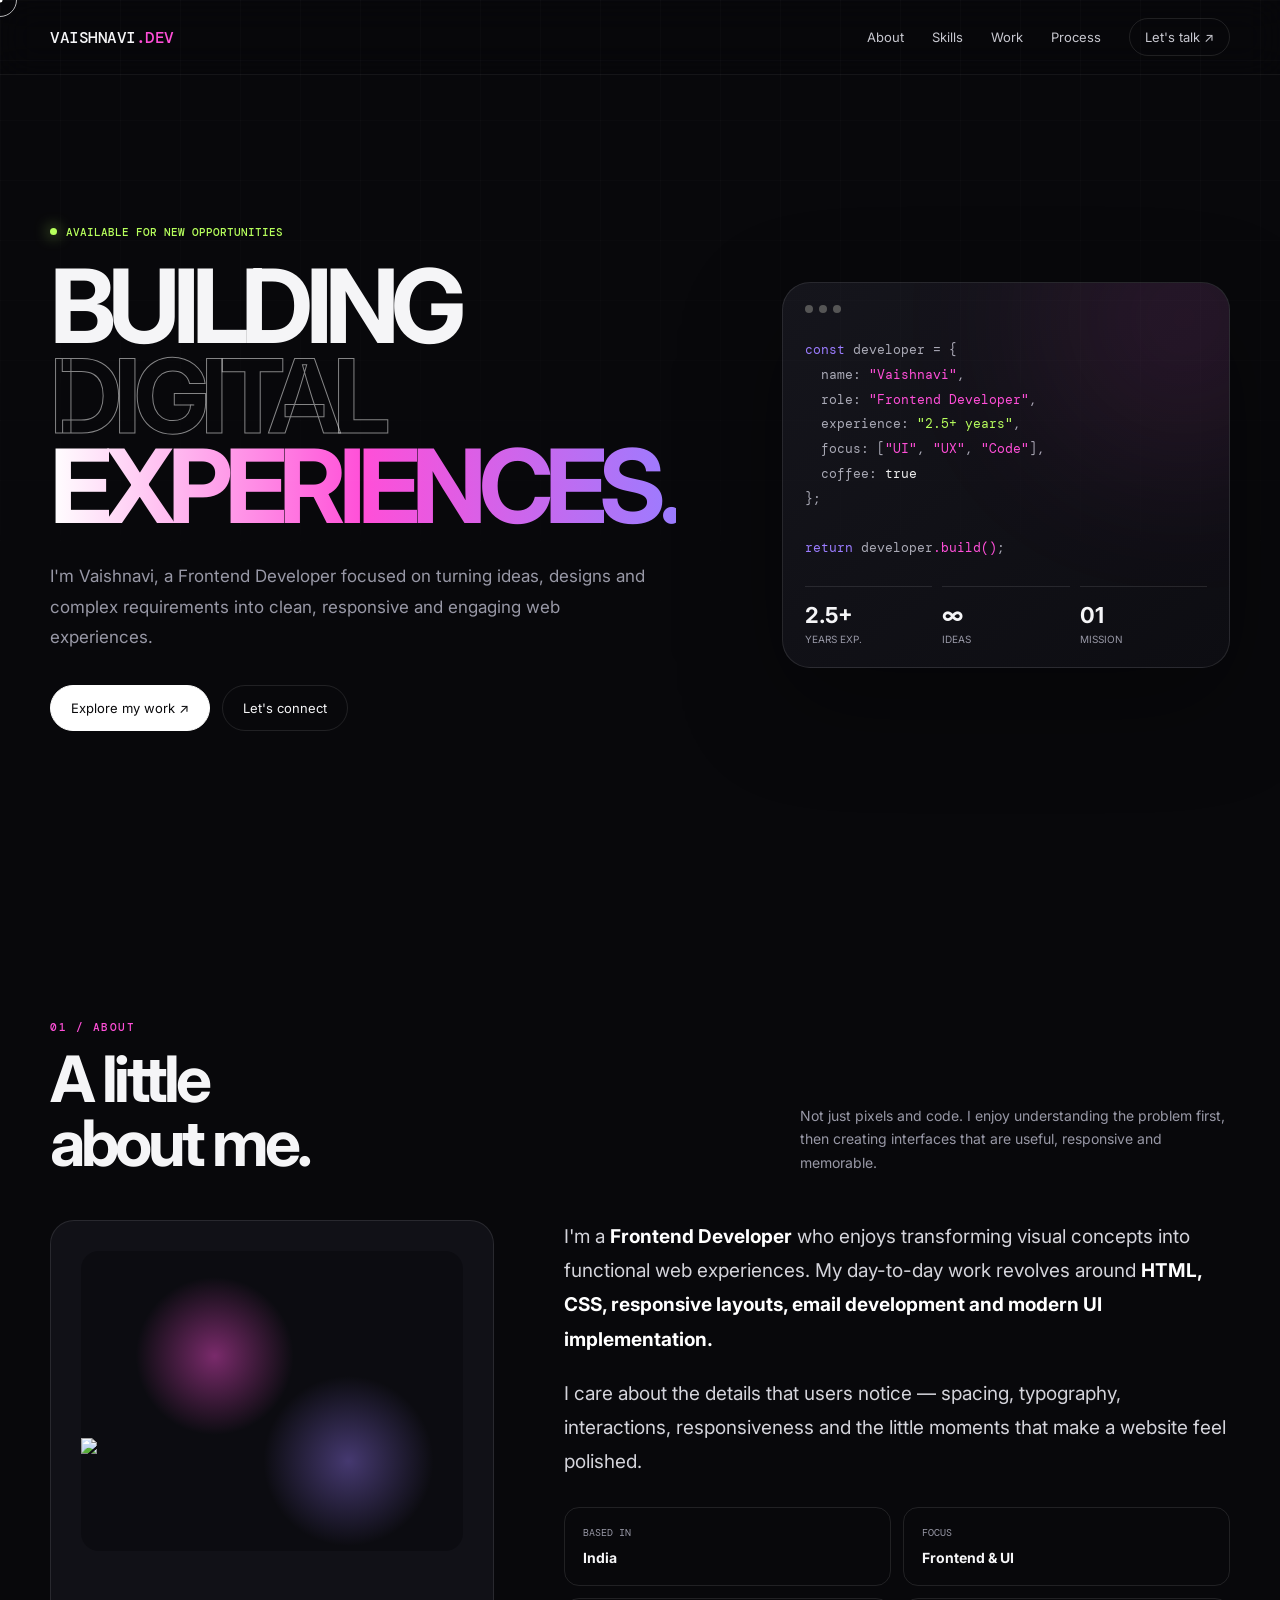
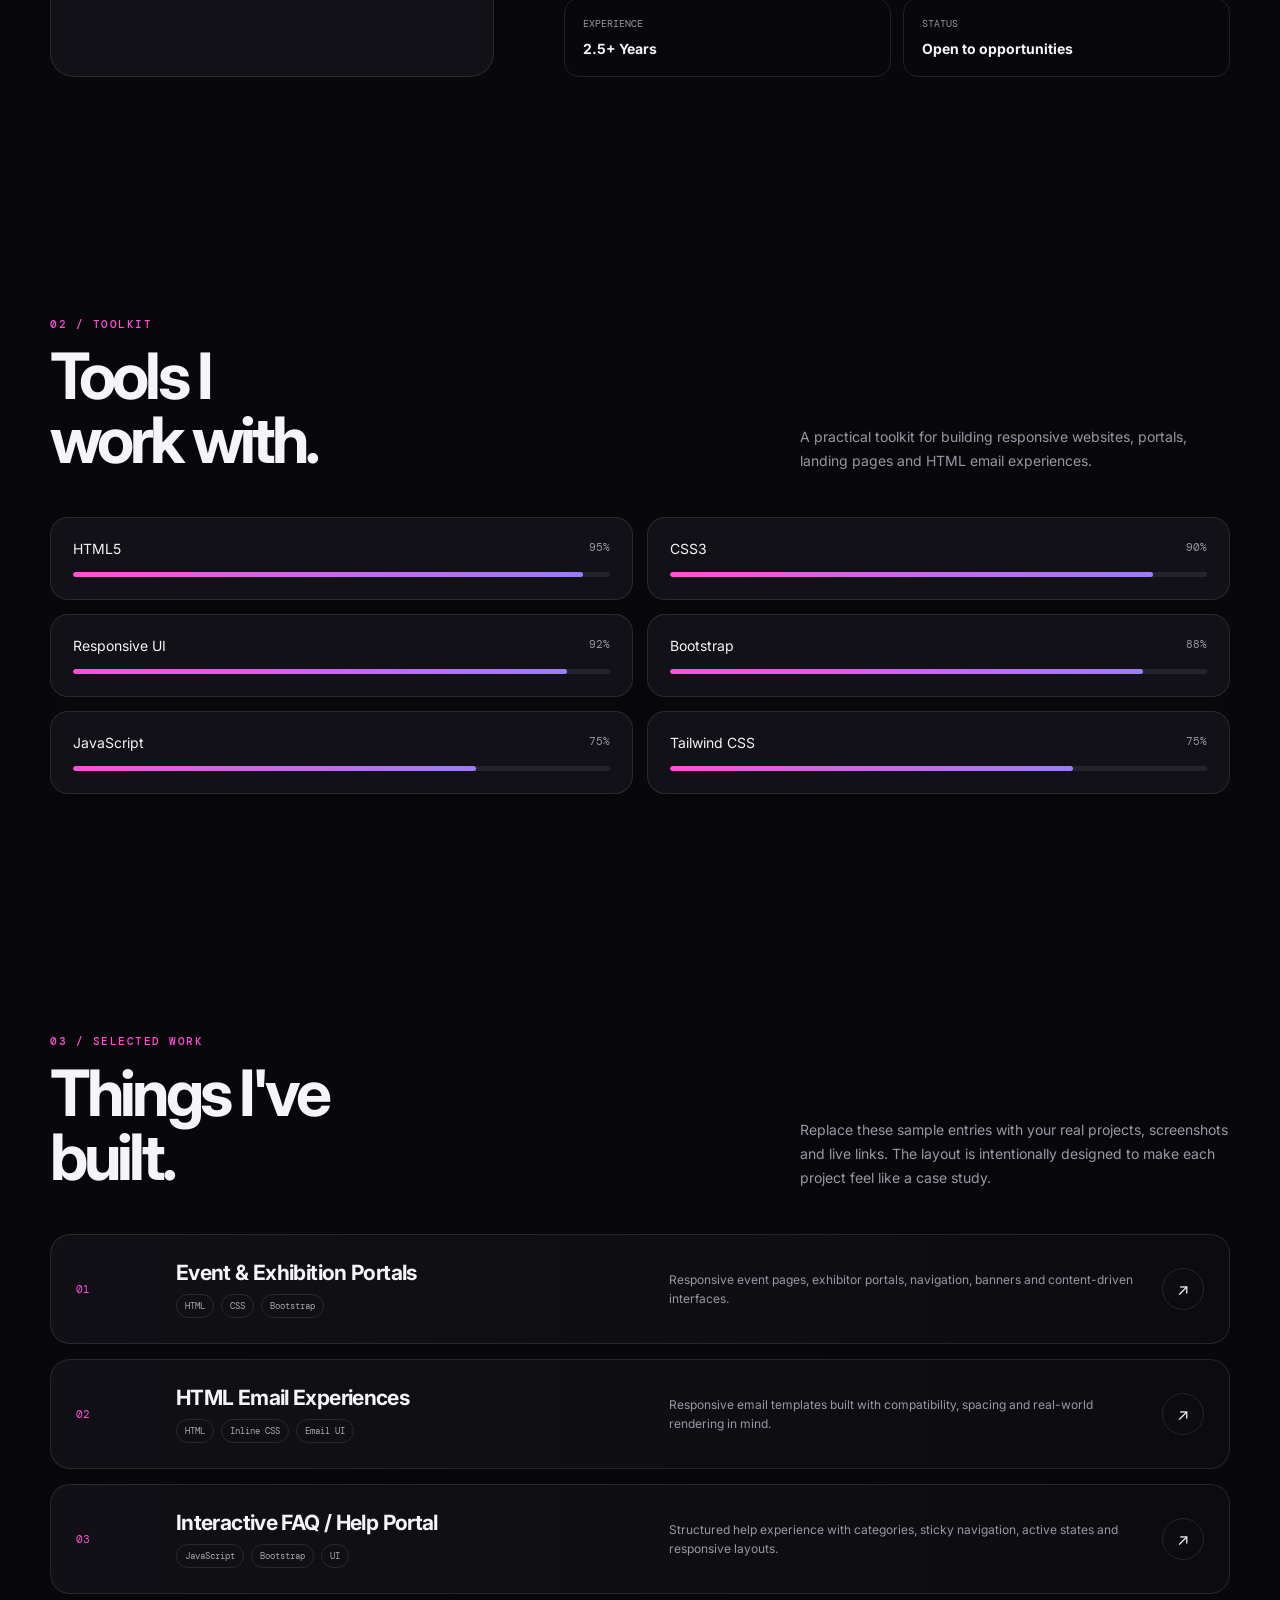
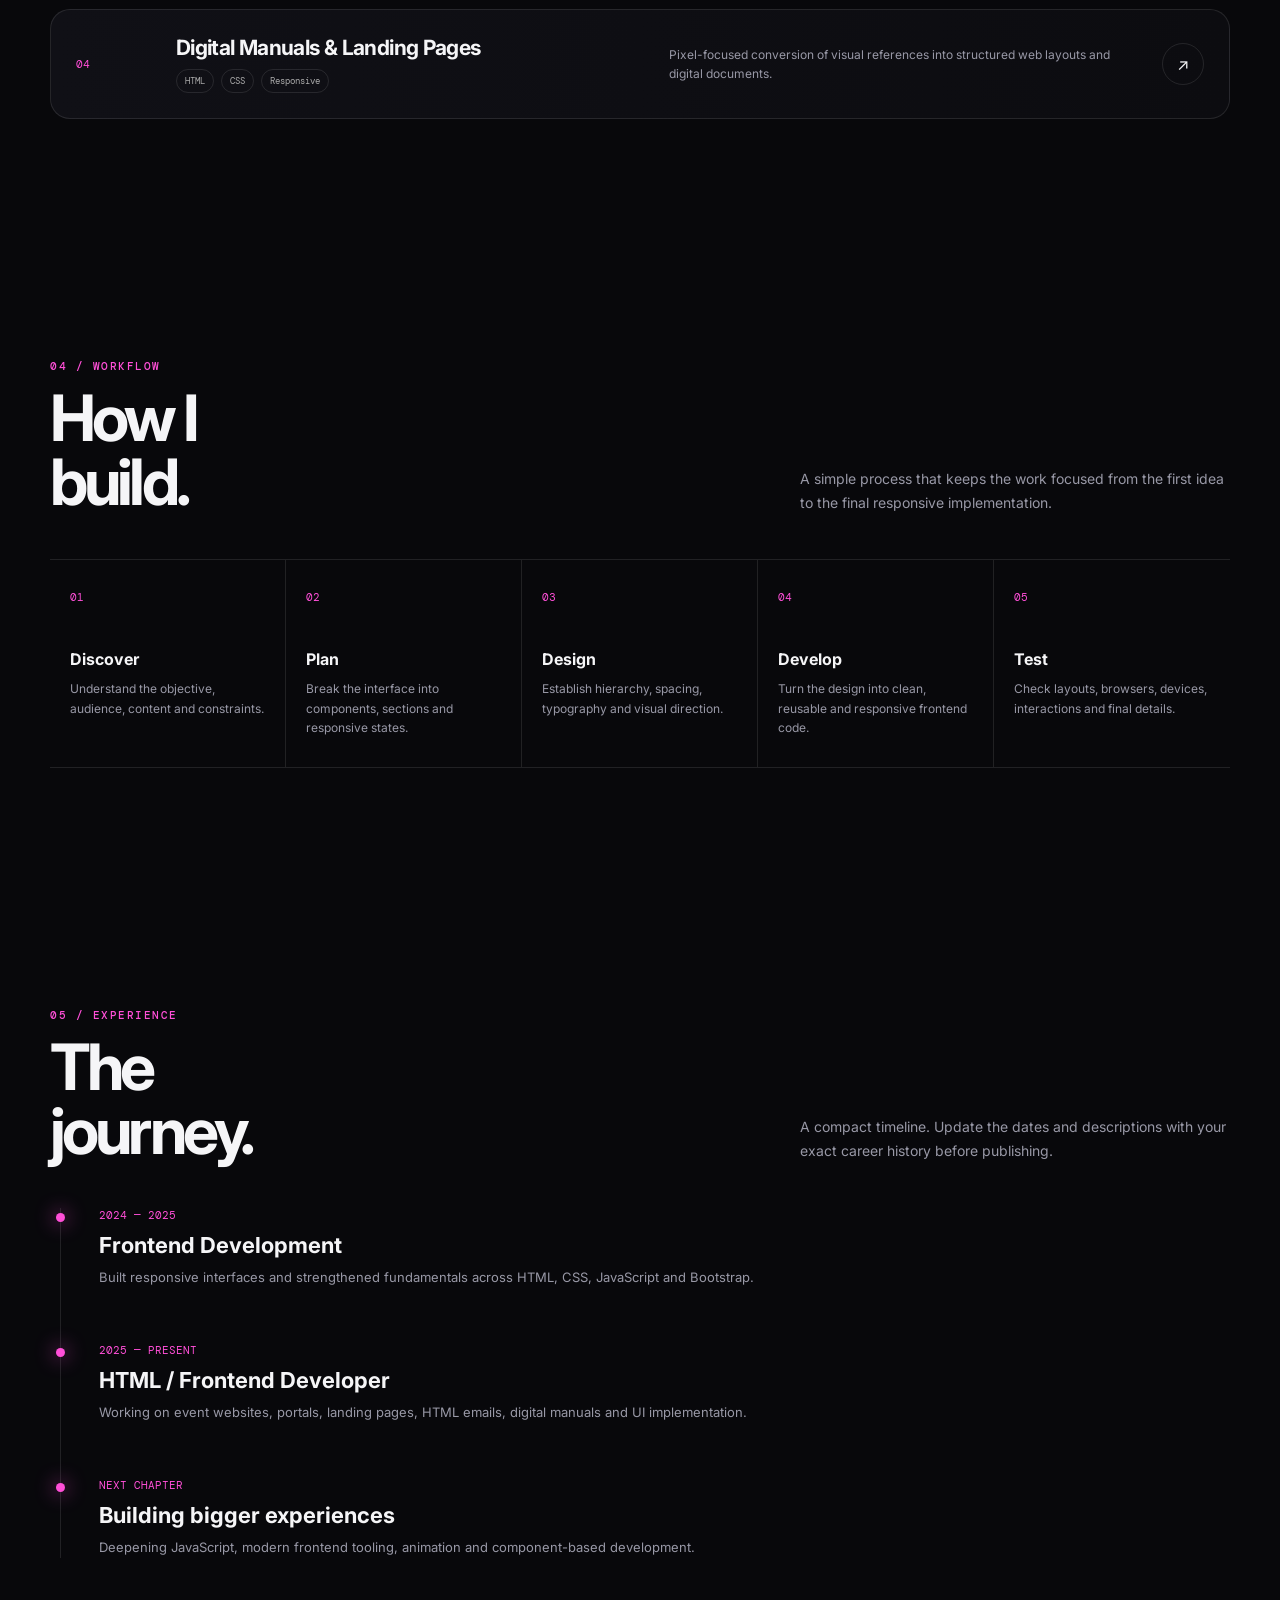
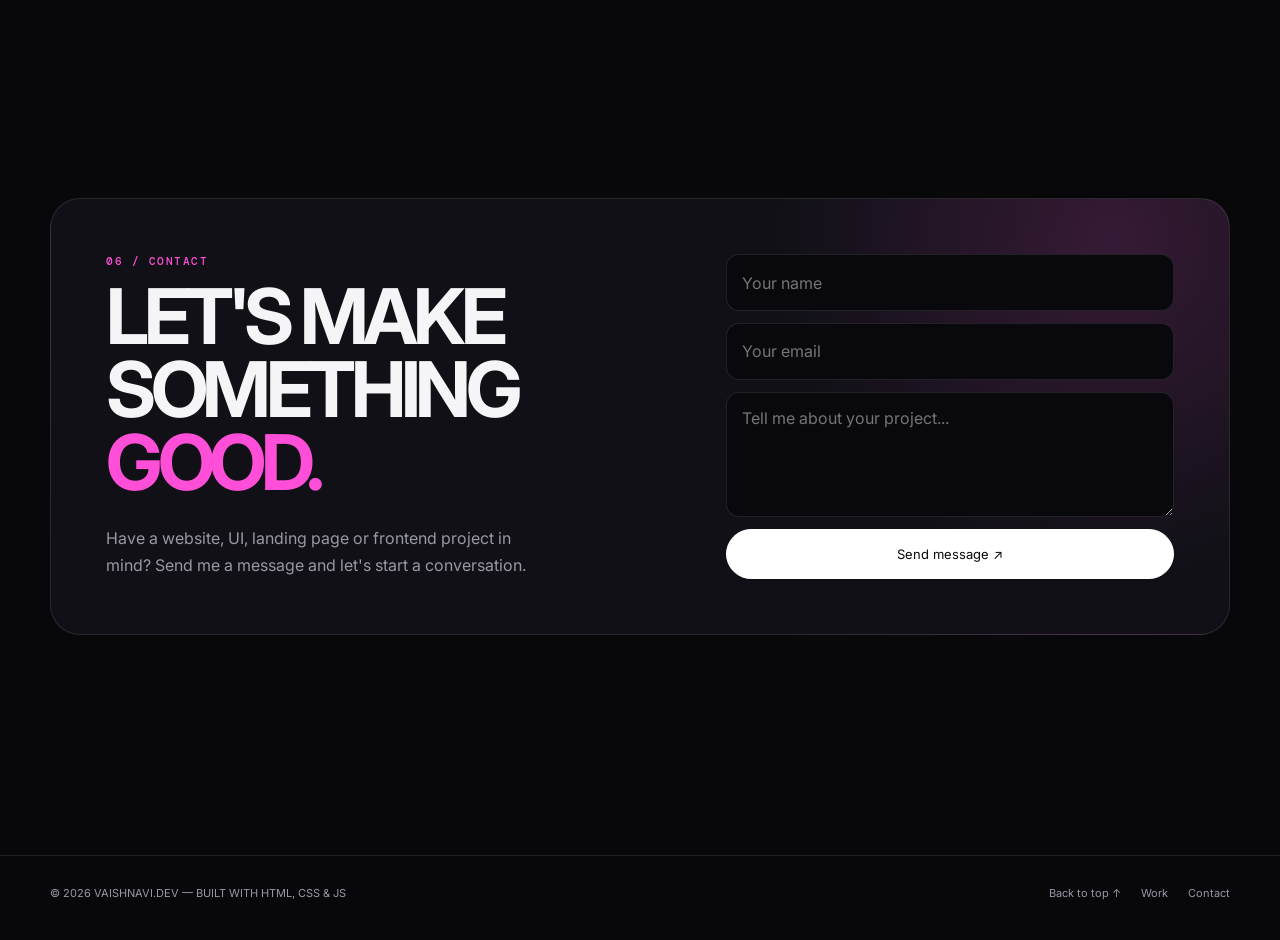
==== index.html @ cfa59ac5 "Add files via upload" ====
<!DOCTYPE html>
<html lang="en">
<head>
<meta charset="UTF-8">
<meta name="viewport" content="width=device-width, initial-scale=1.0">
<meta name="description" content="Vaishnavi Waghmare — Frontend Developer Portfolio">
<title>Vaishnavi Waghmare | Frontend Developer</title>

<link rel="preconnect" href="https://fonts.googleapis.com">
<link rel="preconnect" href="https://fonts.gstatic.com" crossorigin>
<link href="https://fonts.googleapis.com/css2?family=DM+Mono:wght@400;500&family=Inter:wght@400;500;600;700;800&display=swap" rel="stylesheet">
<link rel="stylesheet" href="css/style.css">


</head>

<body>
<div class="progress" id="progress"></div>
<div class="cursor" id="cursor"></div><div class="cursor-dot" id="cursorDot"></div>

<header class="nav">
  <div class="container nav-inner">
    <a href="#home" class="logo magnetic">VAISHNAVI<span>.DEV</span></a>
    <button class="menu" id="menu" aria-label="Open menu">☰</button>
    <nav class="nav-links" id="navLinks">
      <a href="#about">About</a><a href="#skills">Skills</a><a href="#work">Work</a>
      <a href="#process">Process</a><a href="#contact" class="nav-cta">Let's talk ↗</a>
    </nav>
  </div>
</header>

<main>
<section class="hero" id="home">
  <div class="container hero-grid">
    <div class="reveal">
      <div class="eyebrow"><i class="status-dot"></i> AVAILABLE FOR NEW OPPORTUNITIES</div>
      <h1>BUILDING<br><span class="outline">DIGITAL</span><br><span class="gradient">EXPERIENCES.</span></h1>
      <p class="hero-copy">I'm Vaishnavi, a Frontend Developer focused on turning ideas, designs and complex requirements into clean, responsive and engaging web experiences.</p>
      <div class="hero-actions">
        <a class="btn primary magnetic" href="#work">Explore my work ↗</a>
        <a class="btn secondary magnetic" href="#contact">Let's connect</a>
      </div>
    </div>

    <div class="hero-card reveal">
      <div class="window-bar"><i></i><i></i><i></i></div>
      <div class="code">
        <span class="code-line"><span class="purple">const</span> developer = {</span>
        <span class="code-line">&nbsp;&nbsp;name: <span class="pink">"Vaishnavi"</span>,</span>
        <span class="code-line">&nbsp;&nbsp;role: <span class="pink">"Frontend Developer"</span>,</span>
        <span class="code-line">&nbsp;&nbsp;experience: <span class="green">"2.5+ years"</span>,</span>
        <span class="code-line">&nbsp;&nbsp;focus: [<span class="pink">"UI"</span>, <span class="pink">"UX"</span>, <span class="pink">"Code"</span>],</span>
        <span class="code-line">&nbsp;&nbsp;coffee: <span class="white">true</span></span>
        <span class="code-line">};</span>
        <br>
        <span class="code-line"><span class="purple">return</span> developer<span class="pink">.build()</span>;</span>
      </div>
      <div class="hero-stats">
        <div class="stat"><strong>2.5+</strong><span>YEARS EXP.</span></div>
        <div class="stat"><strong>∞</strong><span>IDEAS</span></div>
        <div class="stat"><strong>01</strong><span>MISSION</span></div>
      </div>
    </div>
  </div>
</section>

<section class="section" id="about">
  <div class="container">
    <div class="section-head reveal">
      <div><div class="kicker">01 / About</div><h2 class="section-title">A little<br>about me.</h2></div>
      <p class="section-intro">Not just pixels and code. I enjoy understanding the problem first, then creating interfaces that are useful, responsive and memorable.</p>
    </div>
    <div class="about-grid">
      <div class="about-card reveal">
        <div class="profile-mark"><img src="C:\profile\imgs\my_profile.png" style="width: 162%; padding-top: 89px;"></div>
      </div>
      <div class="reveal">
        <p class="about-text">I'm a <b>Frontend Developer</b> who enjoys transforming visual concepts into functional web experiences. My day-to-day work revolves around <b>HTML, CSS, responsive layouts, email development and modern UI implementation.</b></p>
        <p class="about-text" style="margin-top:20px">I care about the details that users notice — spacing, typography, interactions, responsiveness and the little moments that make a website feel polished.</p>
        <div class="mini-grid">
          <div class="mini"><small>BASED IN</small><strong>India</strong></div>
          <div class="mini"><small>FOCUS</small><strong>Frontend & UI</strong></div>
          <div class="mini"><small>EXPERIENCE</small><strong>2.5+ Years</strong></div>
          <div class="mini"><small>STATUS</small><strong>Open to opportunities</strong></div>
        </div>
      </div>
    </div>
  </div>
</section>

<section class="section" id="skills">
  <div class="container">
    <div class="section-head reveal">
      <div><div class="kicker">02 / Toolkit</div><h2 class="section-title">Tools I<br>work with.</h2></div>
      <p class="section-intro">A practical toolkit for building responsive websites, portals, landing pages and HTML email experiences.</p>
    </div>
    <div class="skills">
      <div class="skill reveal"><div class="skill-top"><span>HTML5</span><small>95%</small></div><div class="bar"><i data-width="95%"></i></div></div>
      <div class="skill reveal"><div class="skill-top"><span>CSS3</span><small>90%</small></div><div class="bar"><i data-width="90%"></i></div></div>
      <div class="skill reveal"><div class="skill-top"><span>Responsive UI</span><small>92%</small></div><div class="bar"><i data-width="92%"></i></div></div>
      <div class="skill reveal"><div class="skill-top"><span>Bootstrap</span><small>88%</small></div><div class="bar"><i data-width="88%"></i></div></div>
      <div class="skill reveal"><div class="skill-top"><span>JavaScript</span><small>75%</small></div><div class="bar"><i data-width="75%"></i></div></div>
      <div class="skill reveal"><div class="skill-top"><span>Tailwind CSS</span><small>75%</small></div><div class="bar"><i data-width="75%"></i></div></div>
    </div>
  </div>
</section>

<section class="section" id="work">
  <div class="container">
    <div class="section-head reveal">
      <div><div class="kicker">03 / Selected work</div><h2 class="section-title">Things I've<br>built.</h2></div>
      <p class="section-intro">Replace these sample entries with your real projects, screenshots and live links. The layout is intentionally designed to make each project feel like a case study.</p>
    </div>
    <div class="project-list">
      <a href="#" class="project reveal project-link">
        <span class="project-num">01</span><div><h3>Event & Exhibition Portals</h3><div class="project-tags"><span class="tag">HTML</span><span class="tag">CSS</span><span class="tag">Bootstrap</span></div></div>
        <p>Responsive event pages, exhibitor portals, navigation, banners and content-driven interfaces.</p><span class="project-arrow">↗</span>
      </a>
      <a href="#" class="project reveal project-link">
        <span class="project-num">02</span><div><h3>HTML Email Experiences</h3><div class="project-tags"><span class="tag">HTML</span><span class="tag">Inline CSS</span><span class="tag">Email UI</span></div></div>
        <p>Responsive email templates built with compatibility, spacing and real-world rendering in mind.</p><span class="project-arrow">↗</span>
      </a>
      <a href="#" class="project reveal project-link">
        <span class="project-num">03</span><div><h3>Interactive FAQ / Help Portal</h3><div class="project-tags"><span class="tag">JavaScript</span><span class="tag">Bootstrap</span><span class="tag">UI</span></div></div>
        <p>Structured help experience with categories, sticky navigation, active states and responsive layouts.</p><span class="project-arrow">↗</span>
      </a>
      <a href="#" class="project reveal project-link">
        <span class="project-num">04</span><div><h3>Digital Manuals & Landing Pages</h3><div class="project-tags"><span class="tag">HTML</span><span class="tag">CSS</span><span class="tag">Responsive</span></div></div>
        <p>Pixel-focused conversion of visual references into structured web layouts and digital documents.</p><span class="project-arrow">↗</span>
      </a>
    </div>
  </div>
</section>

<section class="section" id="process">
  <div class="container">
    <div class="section-head reveal">
      <div><div class="kicker">04 / Workflow</div><h2 class="section-title">How I<br>build.</h2></div>
      <p class="section-intro">A simple process that keeps the work focused from the first idea to the final responsive implementation.</p>
    </div>
    <div class="process reveal">
      <div class="process-item"><div class="process-no">01</div><h3>Discover</h3><p>Understand the objective, audience, content and constraints.</p></div>
      <div class="process-item"><div class="process-no">02</div><h3>Plan</h3><p>Break the interface into components, sections and responsive states.</p></div>
      <div class="process-item"><div class="process-no">03</div><h3>Design</h3><p>Establish hierarchy, spacing, typography and visual direction.</p></div>
      <div class="process-item"><div class="process-no">04</div><h3>Develop</h3><p>Turn the design into clean, reusable and responsive frontend code.</p></div>
      <div class="process-item"><div class="process-no">05</div><h3>Test</h3><p>Check layouts, browsers, devices, interactions and final details.</p></div>
    </div>
  </div>
</section>

<section class="section experience">
  <div class="container">
    <div class="section-head reveal">
      <div><div class="kicker">05 / Experience</div><h2 class="section-title">The<br>journey.</h2></div>
      <p class="section-intro">A compact timeline. Update the dates and descriptions with your exact career history before publishing.</p>
    </div>
    <div class="timeline">
      <div class="timeline-item reveal"><div class="timeline-date">2024 — 2025</div><h3>Frontend Development</h3><p>Built responsive interfaces and strengthened fundamentals across HTML, CSS, JavaScript and Bootstrap.</p></div>
      <div class="timeline-item reveal"><div class="timeline-date">2025 — PRESENT</div><h3>HTML / Frontend Developer</h3><p>Working on event websites, portals, landing pages, HTML emails, digital manuals and UI implementation.</p></div>
      <div class="timeline-item reveal"><div class="timeline-date">NEXT CHAPTER</div><h3>Building bigger experiences</h3><p>Deepening JavaScript, modern frontend tooling, animation and component-based development.</p></div>
    </div>
  </div>
</section>

<section class="section" id="contact">
  <div class="container">
    <div class="contact-box reveal">
      <div>
        <div class="kicker">06 / Contact</div>
        <h2>LET'S MAKE<br>SOMETHING <span>GOOD.</span></h2>
        <p style="color:var(--muted);line-height:1.7;margin-top:25px;max-width:430px">Have a website, UI, landing page or frontend project in mind? Send me a message and let's start a conversation.</p>
      </div>
      <form class="contact-form" id="contactForm">
        <input class="field" type="text" placeholder="Your name" required>
        <input class="field" type="email" placeholder="Your email" required>
        <textarea class="field" placeholder="Tell me about your project..." required></textarea>
        <button class="btn primary magnetic" type="submit">Send message ↗</button>
      </form>
    </div>
  </div>
</section>
</main>

<footer>
  <div class="container footer-inner">
    <div>© <span id="year"></span> VAISHNAVI.DEV — BUILT WITH HTML, CSS & JS</div>
    <div class="footer-links"><a href="#home">Back to top ↑</a><a href="#work">Work</a><a href="#contact">Contact</a></div>
  </div>
</footer>


<script src="js/script.js"></script>
</body>
</html>
---- css/style.css ----
:root{
  --bg:#08080b;
  --bg2:#101015;
  --card:#111117;
  --line:rgba(255,255,255,.10);
  --text:#f5f5f7;
  --muted:#9898a6;
  --accent:#ff4fd8;
  --accent2:#9b7cff;
  --green:#b6ff5c;
  --max:1180px;
  --radius:24px;
}
*{box-sizing:border-box;margin:0;padding:0}
html{scroll-behavior:smooth}
body{
  background:var(--bg);
  color:var(--text);
  font-family:Inter,Arial,sans-serif;
  overflow-x:hidden;
  cursor:none;
}
body:before{
  content:"";position:fixed;inset:0;pointer-events:none;z-index:9998;
  background-image:linear-gradient(rgba(255,255,255,.018) 1px,transparent 1px),
  linear-gradient(90deg,rgba(255,255,255,.018) 1px,transparent 1px);
  background-size:60px 60px;
  mask-image:linear-gradient(to bottom,black,transparent 85%);
}
a{text-decoration:none;color:inherit}
button,input,textarea{font:inherit}
.container{width:min(var(--max),calc(100% - 40px));margin:auto}
.progress{position:fixed;top:0;left:0;width:0;height:3px;background:linear-gradient(90deg,var(--accent),var(--accent2),var(--green));z-index:10000}
.cursor,.cursor-dot{
  position:fixed;pointer-events:none;z-index:10001;transform:translate(-50%,-50%);
}
.cursor{width:34px;height:34px;border:1px solid rgba(255,255,255,.7);border-radius:50%;transition:.15s ease}
.cursor-dot{width:5px;height:5px;background:#fff;border-radius:50%}
.cursor.active{width:62px;height:62px;background:rgba(255,79,216,.12);border-color:var(--accent)}
.cursor.active:after{content:"VIEW";position:absolute;font:500 8px 'DM Mono';letter-spacing:1px;top:50%;left:50%;transform:translate(-50%,-50%)}
.nav{
  position:fixed;top:0;left:0;width:100%;z-index:999;
  padding:18px 0;
  background:rgba(8,8,11,.72);backdrop-filter:blur(18px);
  border-bottom:1px solid rgba(255,255,255,.06);
}
.nav-inner{display:flex;align-items:center;justify-content:space-between}
.logo{font:500 16px 'DM Mono';letter-spacing:-.5px}
.logo span{color:var(--accent)}
.nav-links{display:flex;gap:28px;align-items:center}
.nav-links a{font-size:13px;color:#c7c7cf;transition:.25s}
.nav-links a:hover{color:#fff}
.nav-cta{padding:10px 15px;border:1px solid var(--line);border-radius:999px}
.menu{display:none;border:0;background:none;color:#fff;font-size:24px}

.hero{min-height:100vh;display:flex;align-items:center;padding:140px 0 90px;position:relative}
.hero-grid{display:grid;grid-template-columns:1.2fr .8fr;gap:60px;align-items:center}
.eyebrow{display:inline-flex;align-items:center;gap:9px;font:500 11px 'DM Mono';color:var(--green);margin-bottom:22px}
.status-dot{width:7px;height:7px;background:var(--green);border-radius:50%;box-shadow:0 0 15px var(--green)}
.hero h1{font-size:clamp(58px,8vw,110px);line-height:.88;letter-spacing:-.075em;max-width:900px}
.hero h1 .outline{-webkit-text-stroke:1px rgba(255,255,255,.5);color:transparent}
.hero h1 .gradient{background:linear-gradient(90deg,#fff,var(--accent),var(--accent2));-webkit-background-clip:text;background-clip:text;color:transparent}
.hero-copy{max-width:610px;margin-top:30px;color:var(--muted);font-size:17px;line-height:1.8}
.hero-actions{display:flex;gap:12px;margin-top:32px;flex-wrap:wrap}
.btn{display:inline-flex;align-items:center;justify-content:center;gap:10px;padding:14px 20px;border-radius:999px;border:1px solid var(--line);font-size:13px;transition:.3s}
.btn.primary{background:#fff;color:#09090b;border-color:#fff}
.btn.primary:hover{transform:translateY(-3px);box-shadow:0 15px 35px rgba(255,255,255,.12)}
.btn.secondary:hover{border-color:var(--accent);color:var(--accent)}
.hero-card{
  position:relative;border:1px solid var(--line);border-radius:28px;background:linear-gradient(145deg,#15151c,#0d0d12);
  padding:22px;box-shadow:0 35px 100px rgba(0,0,0,.35);overflow:hidden;
}
.hero-card:before{content:"";position:absolute;width:230px;height:230px;border-radius:50%;background:var(--accent);filter:blur(100px);opacity:.16;right:-70px;top:-80px}
.window-bar{display:flex;gap:6px;margin-bottom:25px}
.window-bar i{width:8px;height:8px;border-radius:50%;background:#555}
.code{font:13px/1.9 'DM Mono';color:#a9a9b5}
.code .pink{color:var(--accent)}.code .purple{color:var(--accent2)}.code .green{color:var(--green)}.code .white{color:#eee}
.code-line{display:block}
.hero-stats{display:grid;grid-template-columns:repeat(3,1fr);gap:10px;margin-top:25px}
.stat{border-top:1px solid var(--line);padding-top:15px}
.stat strong{font-size:22px}.stat span{display:block;color:var(--muted);font-size:10px;margin-top:5px}

.section{padding:120px 0}
.section-head{display:flex;justify-content:space-between;gap:30px;align-items:end;margin-bottom:45px}
.kicker{font:500 11px 'DM Mono';color:var(--accent);text-transform:uppercase;letter-spacing:1.5px;margin-bottom:13px}
.section-title{font-size:clamp(36px,5vw,64px);letter-spacing:-.06em;line-height:1}
.section-intro{max-width:430px;color:var(--muted);line-height:1.7;font-size:14px}

.about-grid{display:grid;grid-template-columns:.8fr 1.2fr;gap:70px}
.about-card{border:1px solid var(--line);border-radius:var(--radius);padding:30px;background:var(--card)}
.profile-mark{height:300px;border-radius:18px;display:flex;align-items:center;justify-content:center;background:
radial-gradient(circle at 35% 35%,rgba(255,79,216,.45),transparent 25%),
radial-gradient(circle at 70% 70%,rgba(155,124,255,.4),transparent 25%),#0c0c11;
font-size:100px;font-weight:800;letter-spacing:-.1em}
.about-text{font-size:19px;line-height:1.8;color:#d4d4db}
.about-text b{color:#fff}.mini-grid{display:grid;grid-template-columns:repeat(2,1fr);gap:12px;margin-top:28px}
.mini{padding:18px;border:1px solid var(--line);border-radius:15px}
.mini small{color:var(--muted);display:block;font:10px 'DM Mono';margin-bottom:8px}
.mini strong{font-size:14px}

.skills{display:grid;grid-template-columns:repeat(2,1fr);gap:14px}
.skill{border:1px solid var(--line);padding:22px;border-radius:18px;background:var(--card)}
.skill-top{display:flex;justify-content:space-between;margin-bottom:15px}
.skill-top span{font-size:14px}.skill-top small{font:11px 'DM Mono';color:var(--muted)}
.bar{height:5px;background:#24242c;border-radius:99px;overflow:hidden}
.bar i{display:block;height:100%;width:0;background:linear-gradient(90deg,var(--accent),var(--accent2));border-radius:99px;transition:1.4s ease}

.project-list{display:grid;gap:15px}
.project{
  display:grid;grid-template-columns:80px 1fr 1fr auto;align-items:center;gap:20px;
  padding:25px;border:1px solid var(--line);border-radius:20px;background:linear-gradient(90deg,#101016,#0c0c10);
  transition:.35s;position:relative;overflow:hidden;
}
.project:hover{transform:translateX(7px);border-color:rgba(255,79,216,.45)}
.project-num{font:11px 'DM Mono';color:var(--accent)}
.project h3{font-size:21px;letter-spacing:-.03em}
.project p{font-size:12px;color:var(--muted);line-height:1.6}
.project-tags{margin-top:9px;display:flex;gap:7px;flex-wrap:wrap}
.tag{font:9px 'DM Mono';border:1px solid var(--line);border-radius:999px;padding:5px 8px;color:#aaa}
.project-arrow{width:42px;height:42px;border:1px solid var(--line);border-radius:50%;display:grid;place-items:center;transition:.3s}
.project:hover .project-arrow{background:#fff;color:#000;transform:rotate(-45deg)}

.process{display:grid;grid-template-columns:repeat(5,1fr);border-top:1px solid var(--line);border-bottom:1px solid var(--line)}
.process-item{padding:30px 20px;border-right:1px solid var(--line);min-height:200px}
.process-item:last-child{border-right:0}
.process-no{font:11px 'DM Mono';color:var(--accent);margin-bottom:45px}
.process-item h3{font-size:16px;margin-bottom:10px}.process-item p{font-size:12px;color:var(--muted);line-height:1.6}

.experience{position:relative}
.timeline{border-left:1px solid var(--line);margin-left:10px}
.timeline-item{position:relative;padding:0 0 55px 38px}
.timeline-item:last-child{padding-bottom:0}
.timeline-item:before{content:"";position:absolute;left:-5px;top:5px;width:9px;height:9px;background:var(--accent);border-radius:50%;box-shadow:0 0 20px var(--accent)}
.timeline-date{font:11px 'DM Mono';color:var(--accent);margin-bottom:10px}
.timeline-item h3{font-size:22px}.timeline-item p{color:var(--muted);font-size:13px;margin-top:8px;line-height:1.7}

.contact-box{
  border:1px solid var(--line);border-radius:30px;padding:55px;
  background:radial-gradient(circle at 90% 10%,rgba(255,79,216,.16),transparent 30%),#101016;
  display:grid;grid-template-columns:1fr .8fr;gap:60px;
}
.contact-box h2{font-size:clamp(45px,6vw,78px);line-height:.95;letter-spacing:-.07em}
.contact-box h2 span{color:var(--accent)}
.contact-form{display:grid;gap:12px}
.field{background:#09090d;border:1px solid var(--line);border-radius:13px;padding:15px;color:#fff;outline:none}
.field:focus{border-color:var(--accent)}
textarea.field{min-height:120px;resize:vertical}
footer{padding:30px 0 40px;border-top:1px solid var(--line);margin-top:100px}
.footer-inner{display:flex;justify-content:space-between;gap:20px;color:var(--muted);font-size:11px}
.footer-links{display:flex;gap:20px}.footer-links a:hover{color:#fff}

.reveal{opacity:0;transform:translateY(30px);transition:.8s ease}.reveal.show{opacity:1;transform:none}
@media(max-width:900px){
  .hero-grid,.about-grid,.contact-box{grid-template-columns:1fr}
  .hero-card{max-width:650px}
  .process{grid-template-columns:repeat(2,1fr)}
  .process-item:nth-child(2){border-right:0}.process-item:nth-child(3){border-top:1px solid var(--line)}
  .project{grid-template-columns:55px 1fr auto}.project p{grid-column:2/3}
}
@media(max-width:650px){
  body{cursor:auto}.cursor,.cursor-dot{display:none}
  .container{width:min(100% - 28px,var(--max))}
  .nav-links{display:none;position:absolute;top:65px;left:14px;right:14px;background:#111116;border:1px solid var(--line);padding:20px;border-radius:18px;flex-direction:column;align-items:flex-start}
  .nav-links.open{display:flex}.menu{display:block}
  .hero{padding-top:120px}.hero h1{font-size:clamp(52px,16vw,82px)}
  .hero-copy{font-size:15px}
  .section{padding:85px 0}.section-head{display:block}.section-intro{margin-top:20px}
  .skills,.mini-grid{grid-template-columns:1fr}
  .project{grid-template-columns:40px 1fr auto;padding:19px}.project p{display:none}.project h3{font-size:17px}
  .process{grid-template-columns:1fr}.process-item{border-right:0;border-bottom:1px solid var(--line)}.process-item:nth-child(3){border-top:0}.process-item:last-child{border-bottom:0}
  .contact-box{padding:30px;gap:35px}
  .footer-inner{display:block}.footer-links{margin-top:15px}
}
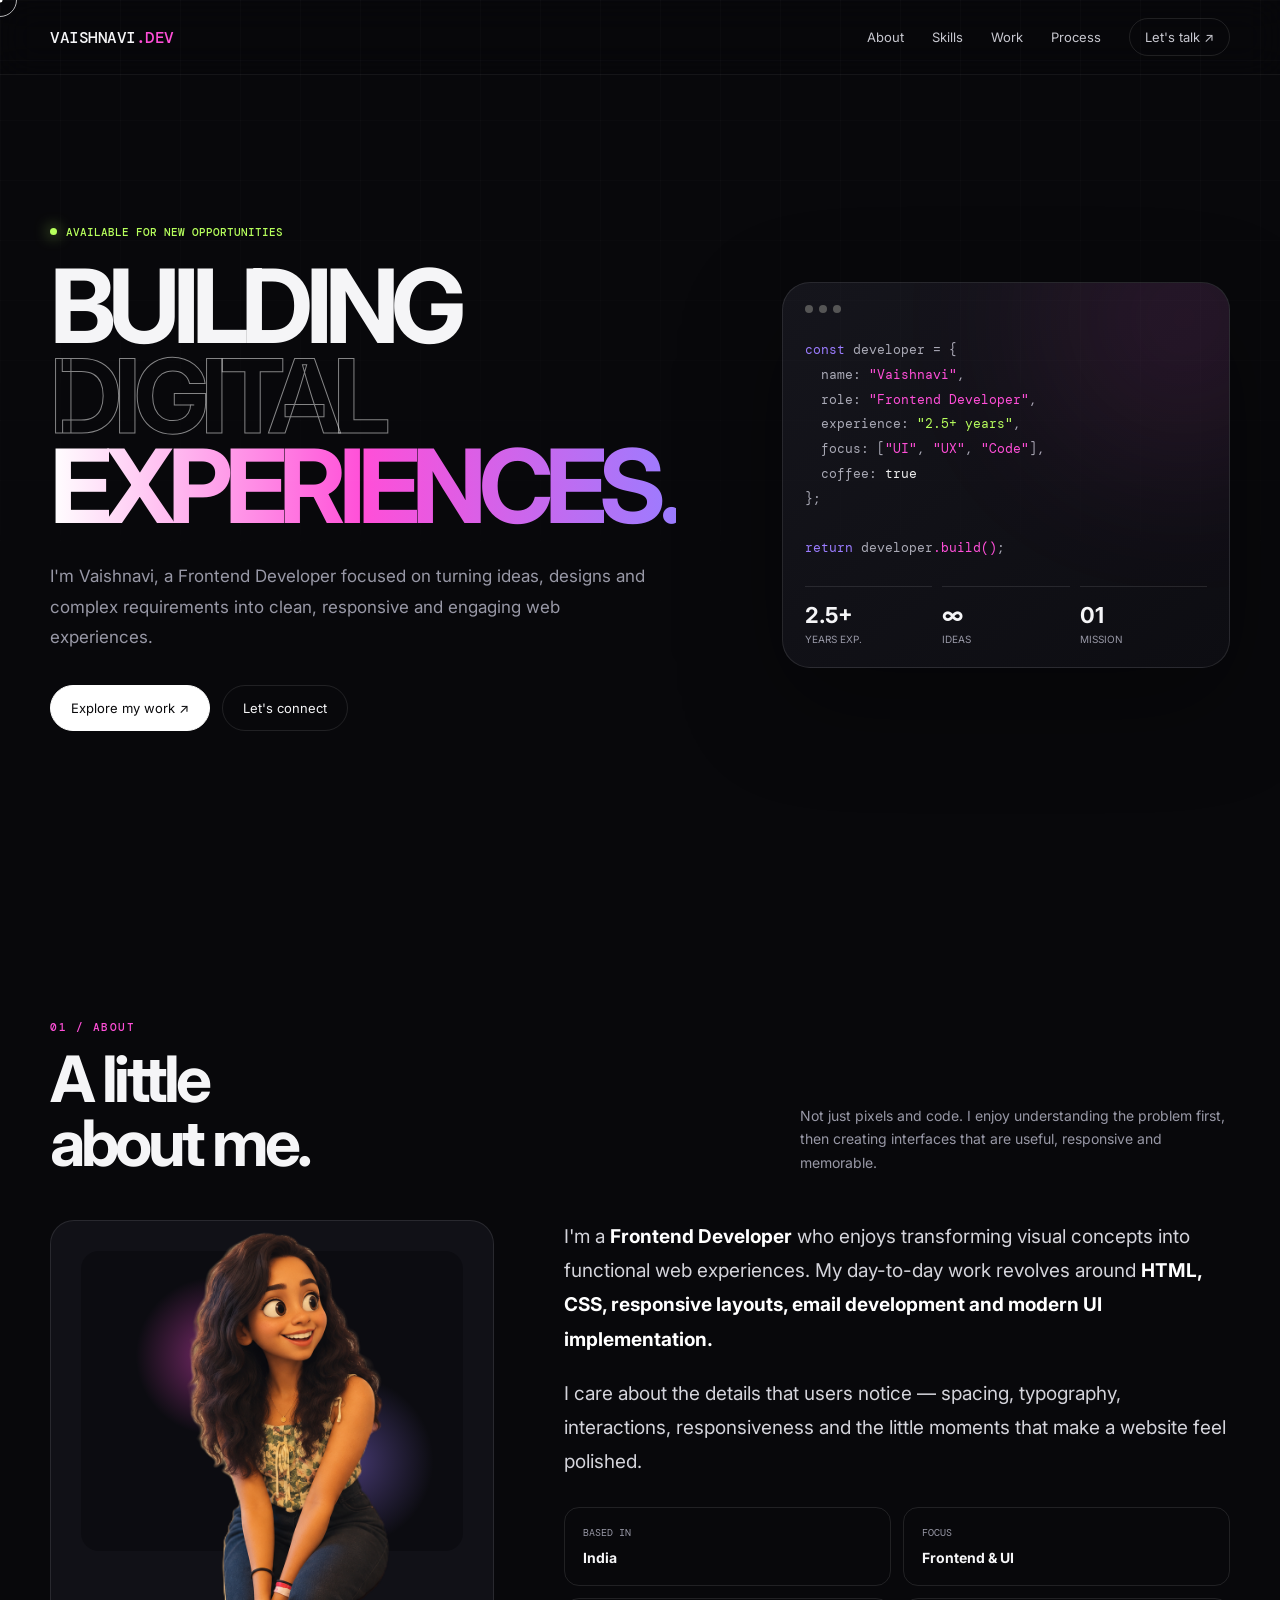
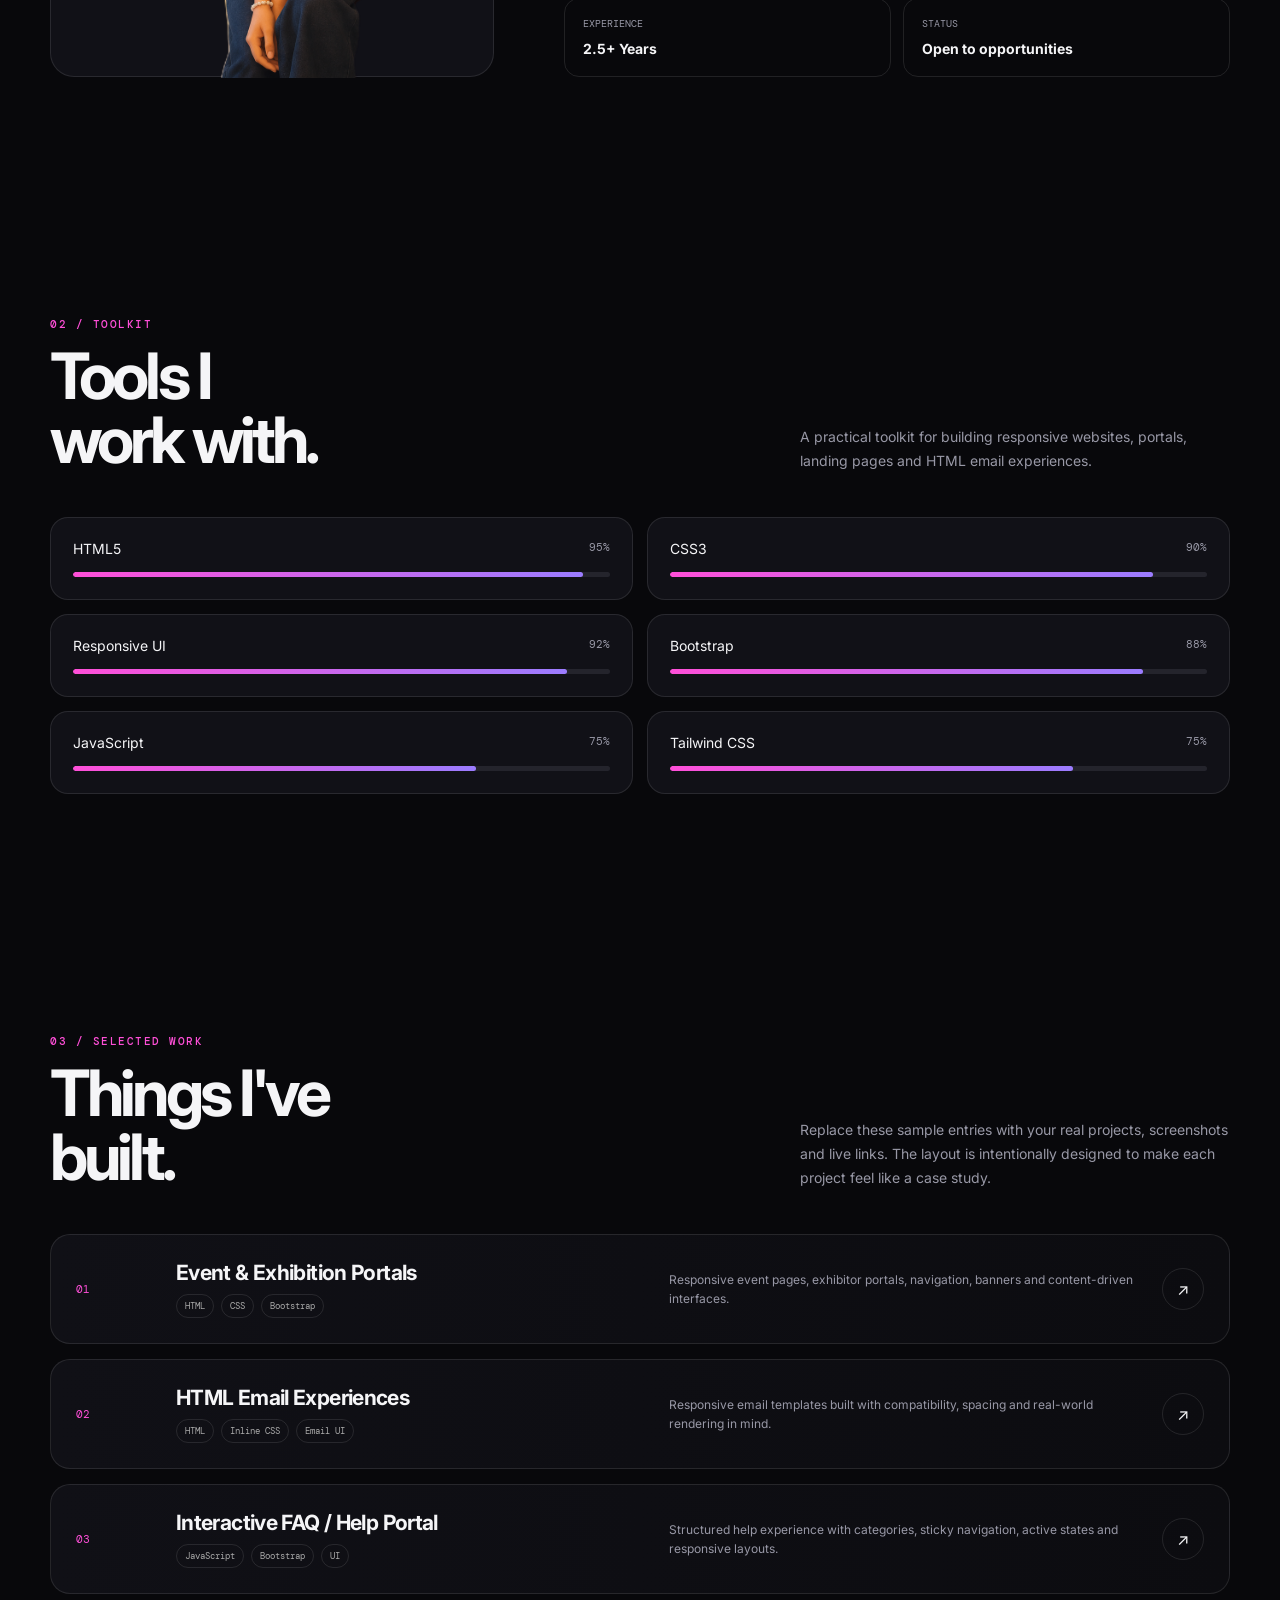
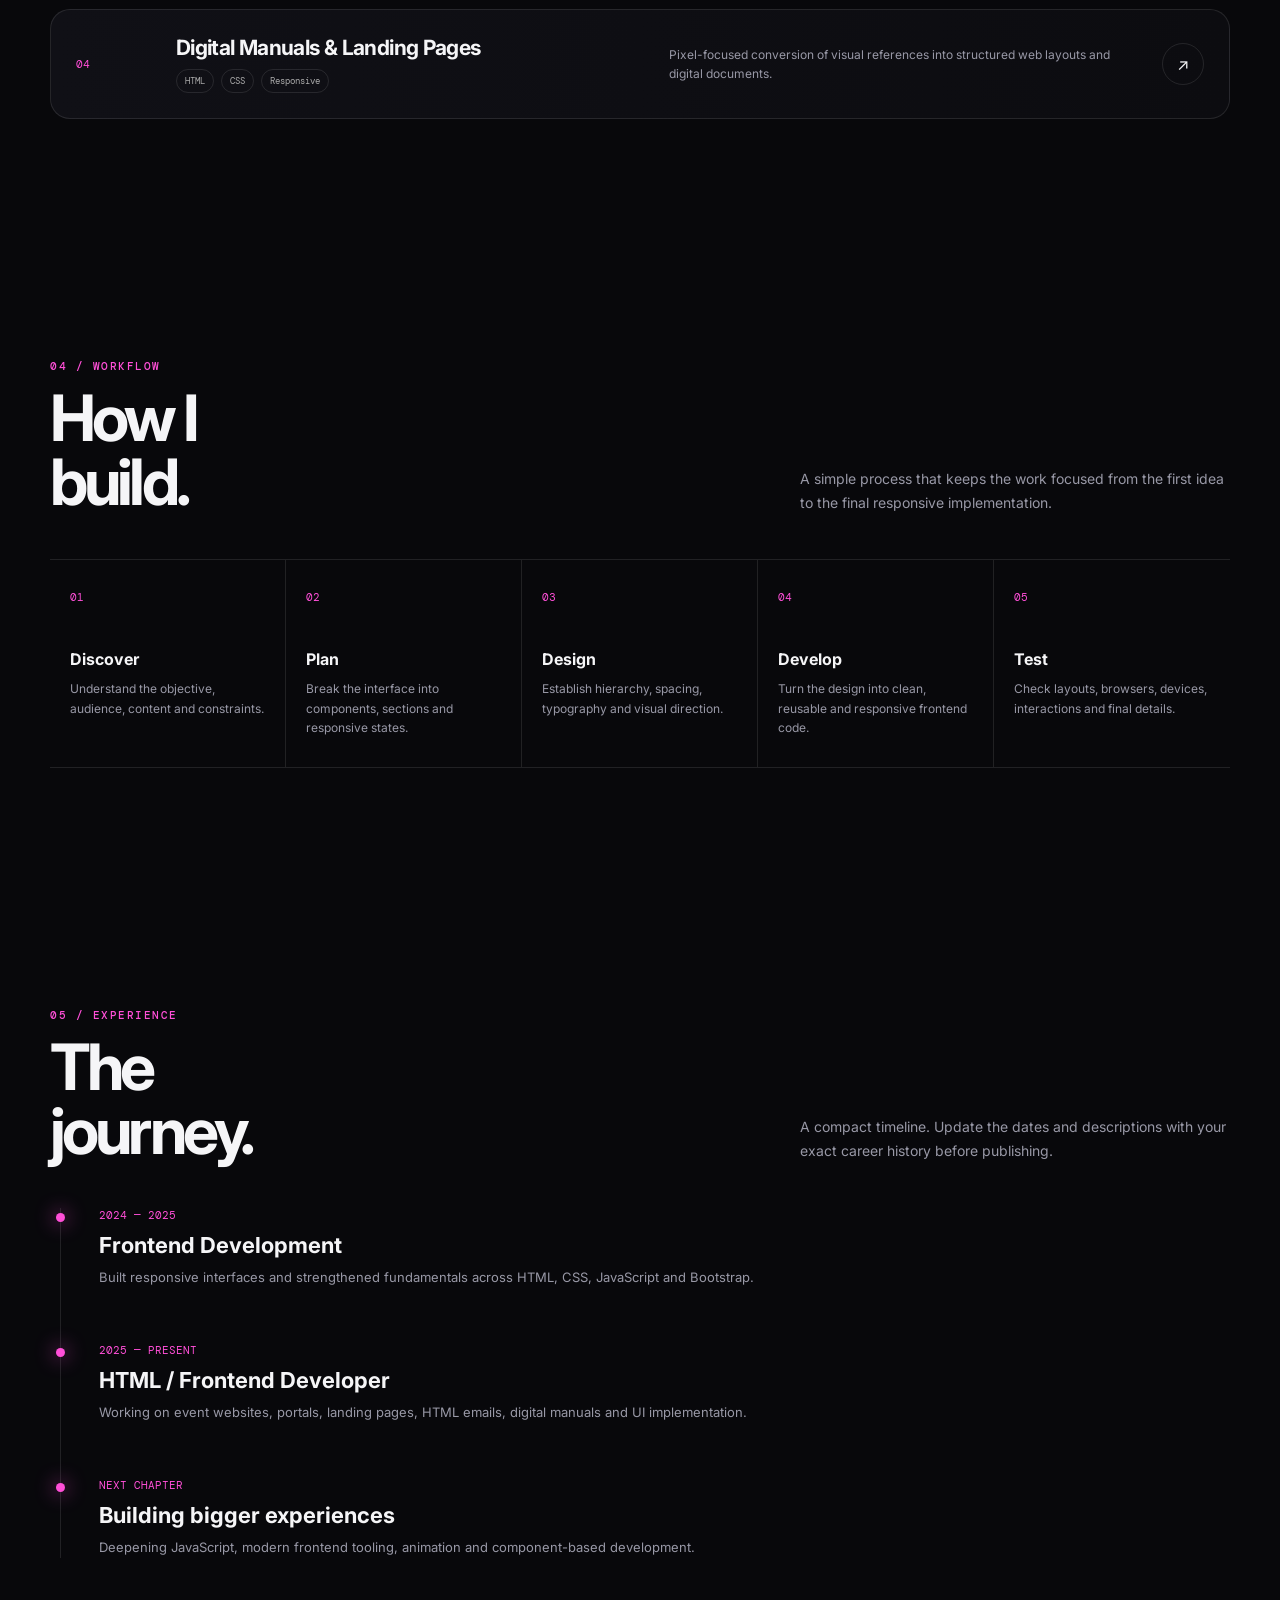
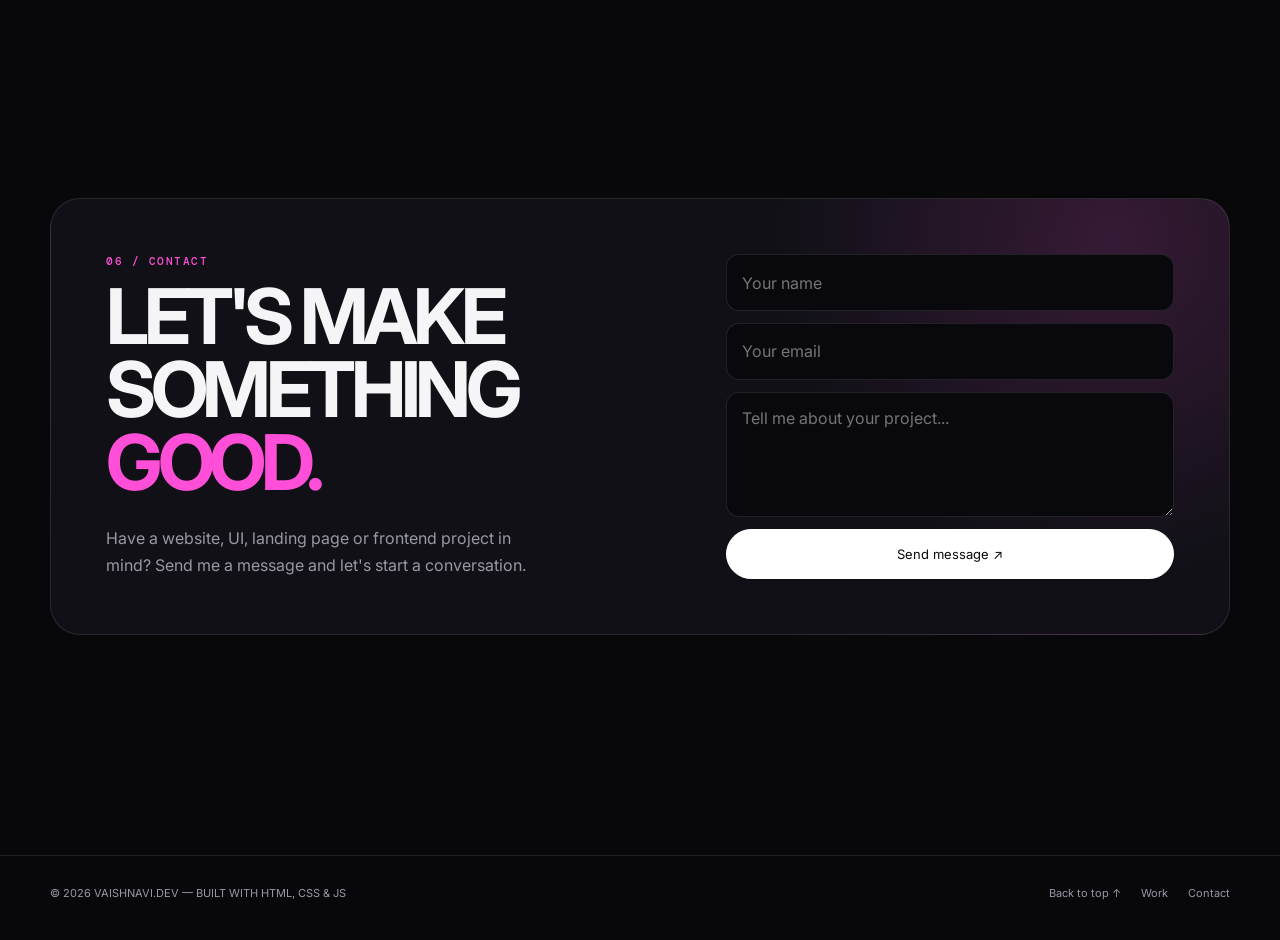
==== commit ebc5bf7e: "Update index.html" ====
--- a/index.html
+++ b/index.html
@@ -72,7 +72,7 @@
     </div>
     <div class="about-grid">
       <div class="about-card reveal">
-        <div class="profile-mark"><img src="C:\profile\imgs\my_profile.png" style="width: 162%; padding-top: 89px;"></div>
+        <div class="profile-mark"><img src="imgs\my_profile.png" style="width: 162%; padding-top: 89px;"></div>
       </div>
       <div class="reveal">
         <p class="about-text">I'm a <b>Frontend Developer</b> who enjoys transforming visual concepts into functional web experiences. My day-to-day work revolves around <b>HTML, CSS, responsive layouts, email development and modern UI implementation.</b></p>
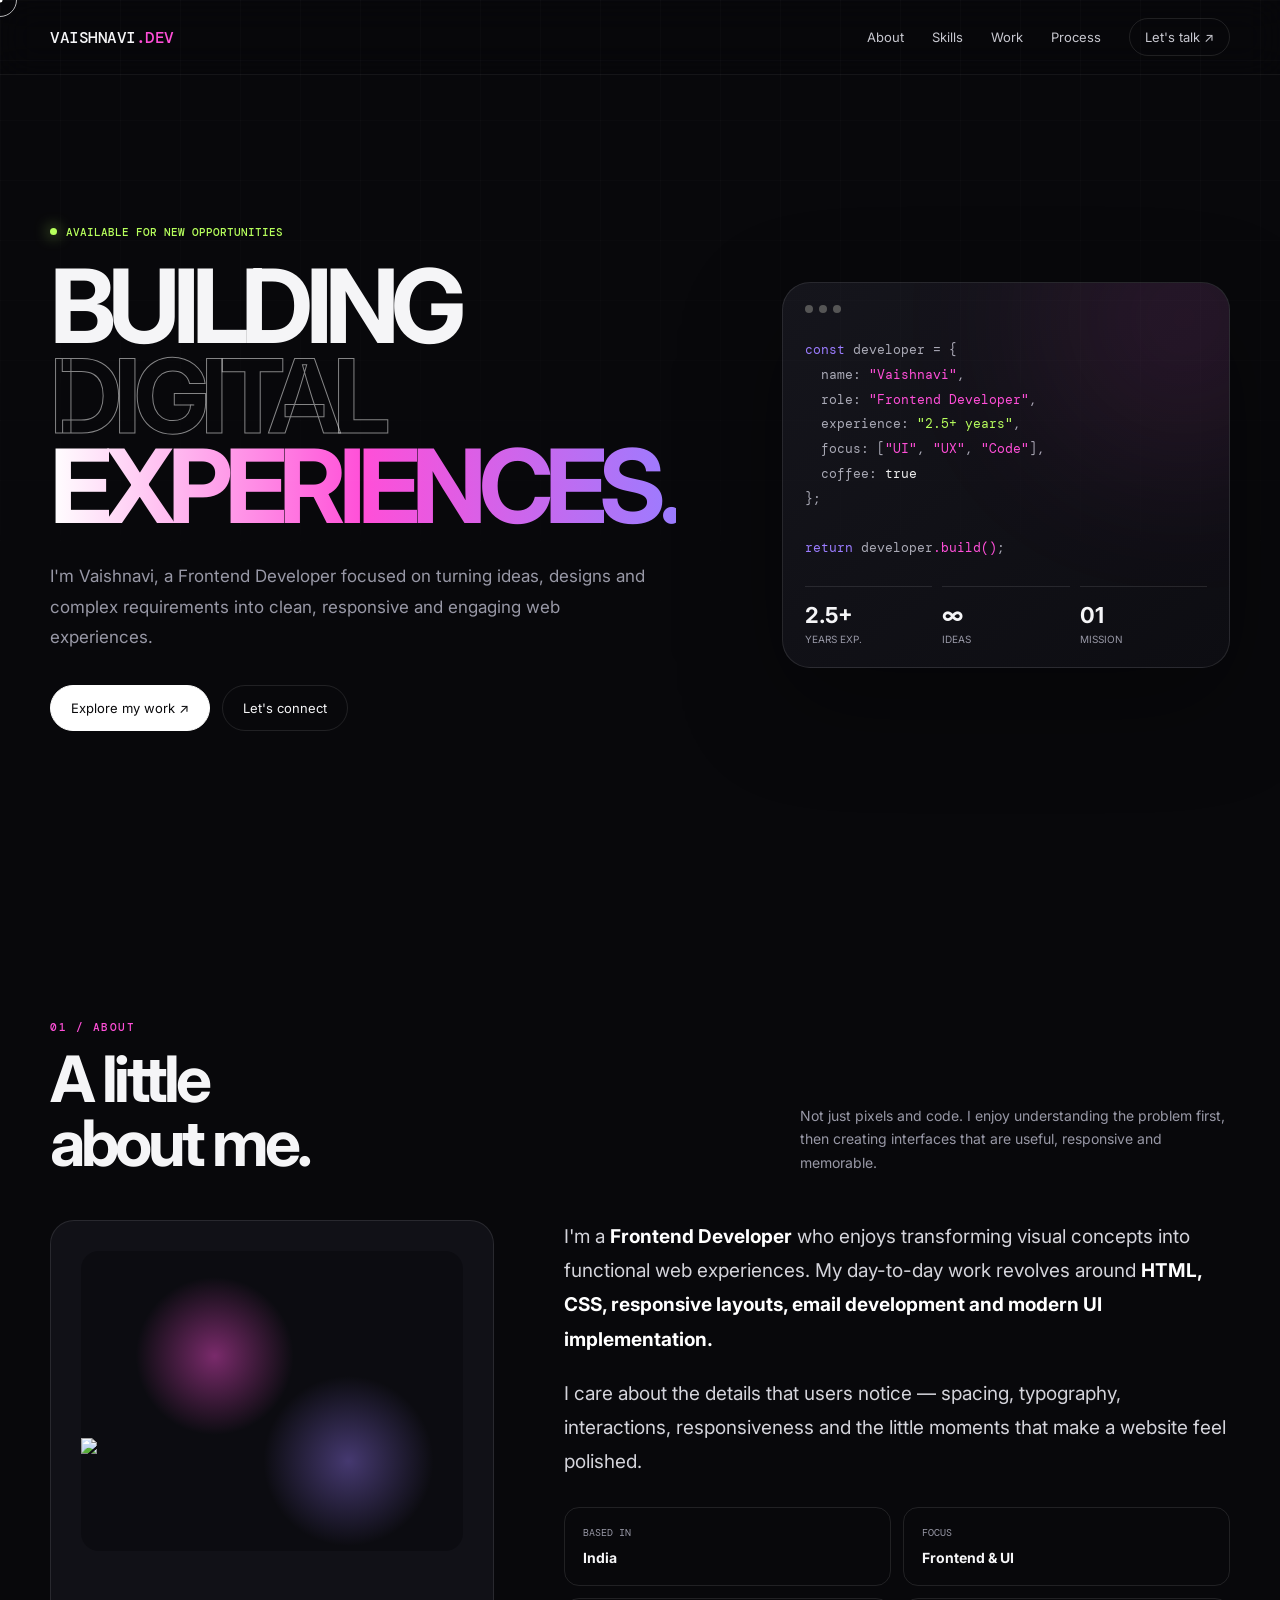
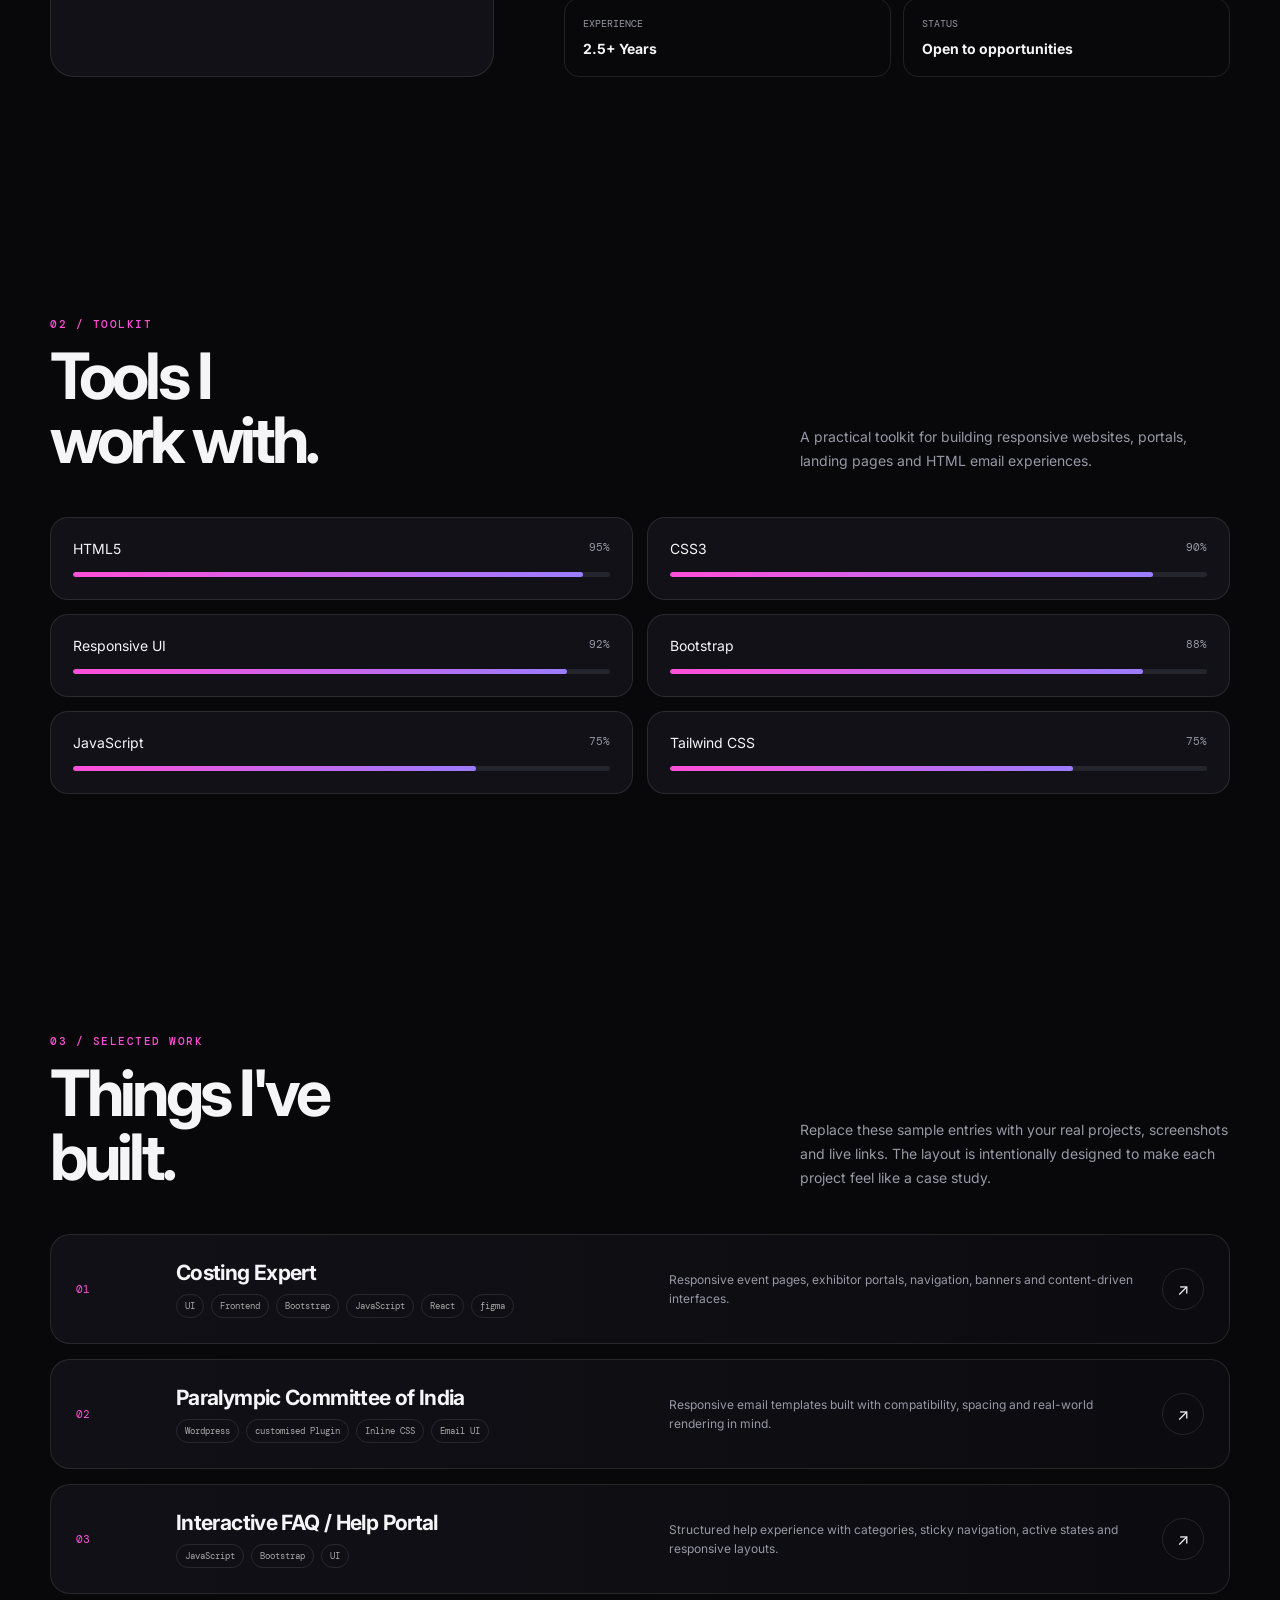
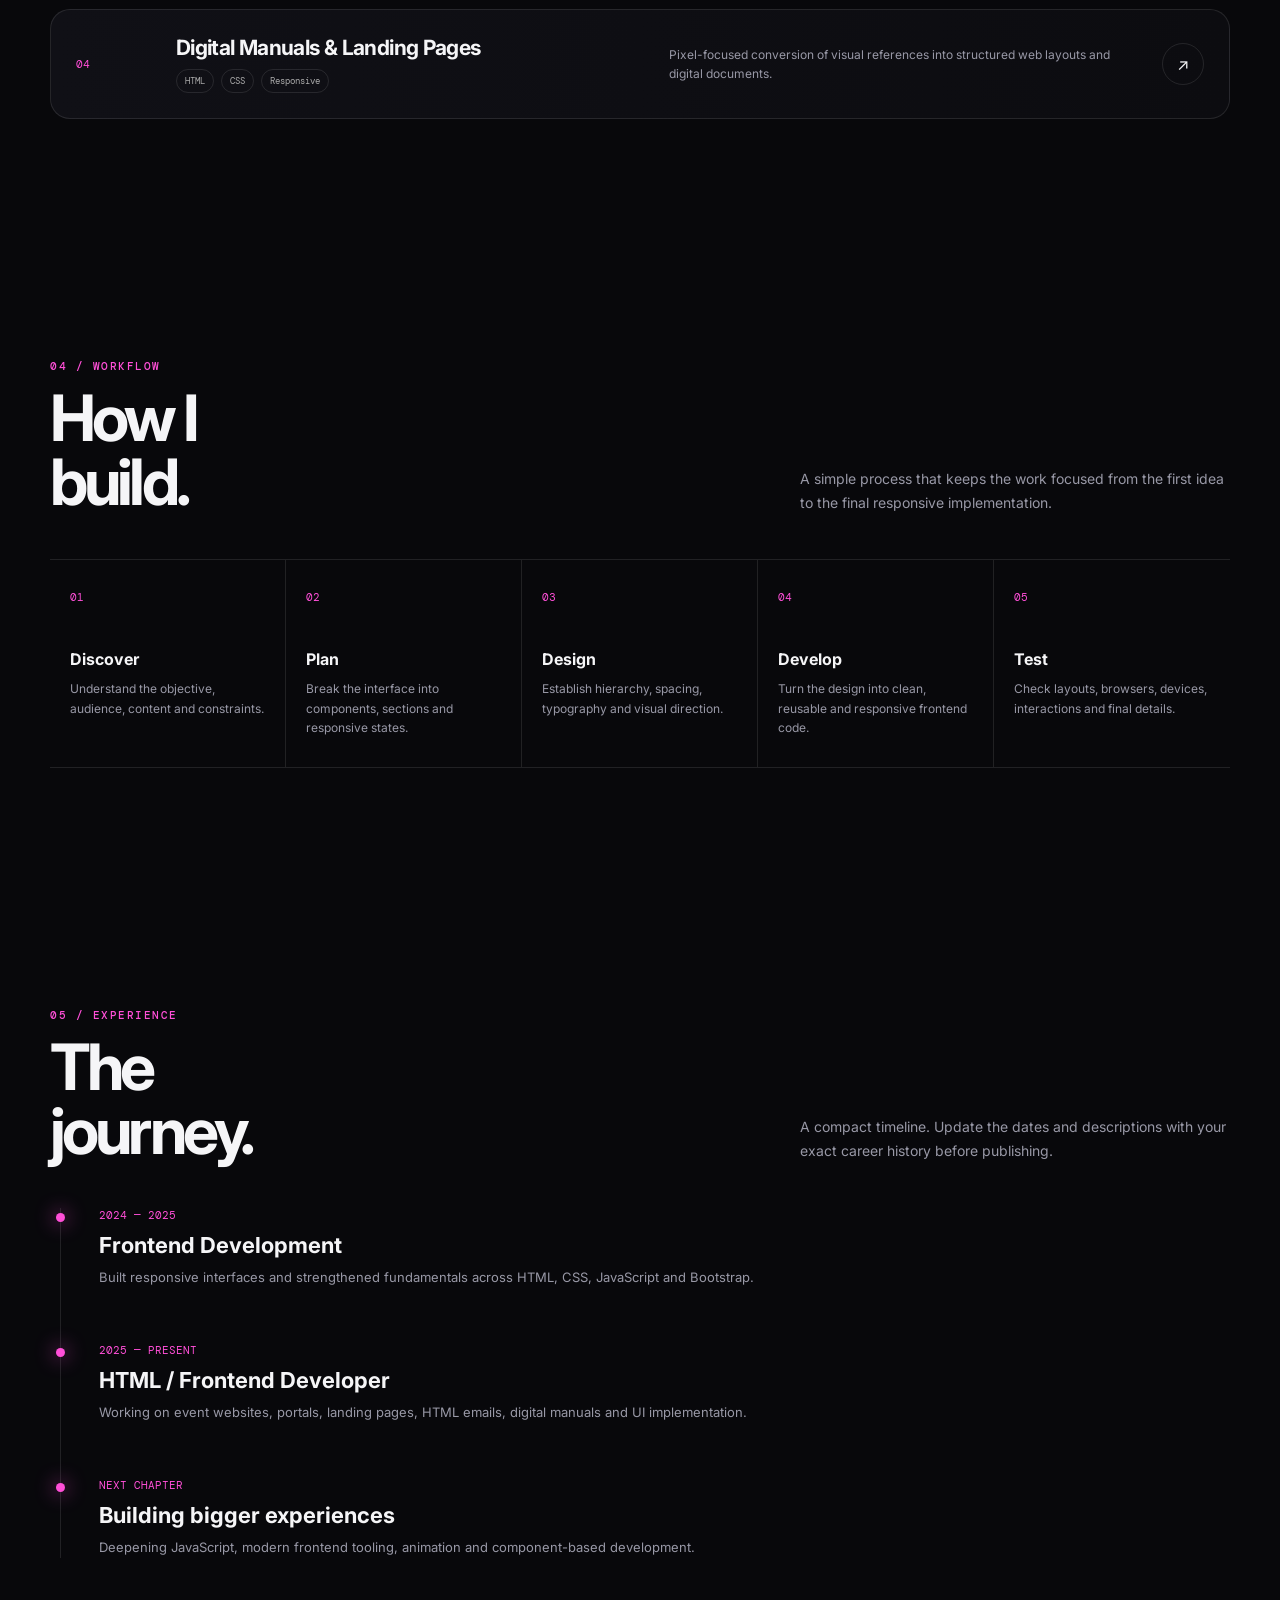
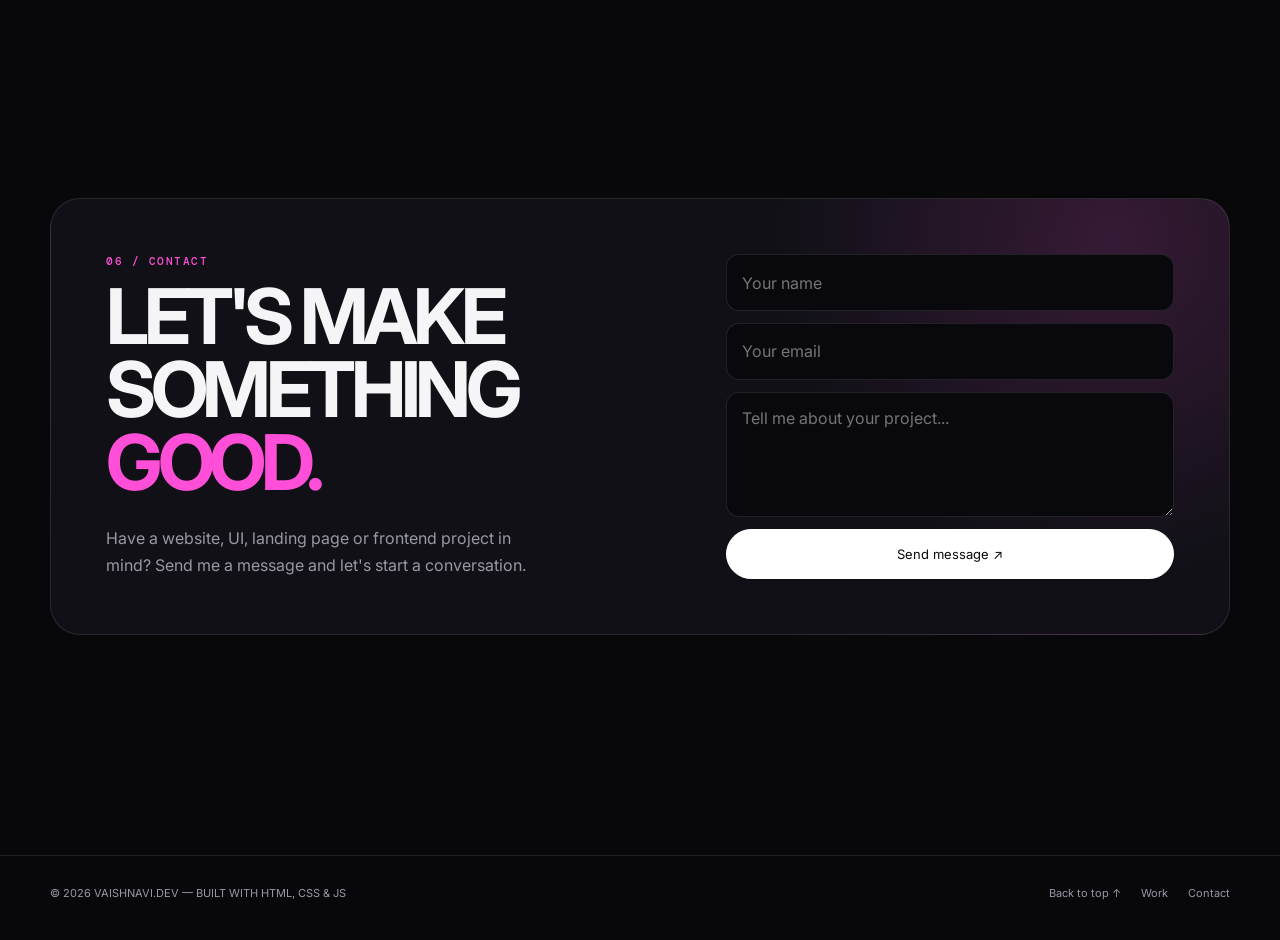
==== commit 1e142a5c: "Fix image path and enhance contact form Updated image source path and modified contact form structur" ====
--- a/index.html
+++ b/index.html
@@ -72,7 +72,7 @@
     </div>
     <div class="about-grid">
       <div class="about-card reveal">
-        <div class="profile-mark"><img src="imgs\my_profile.png" style="width: 162%; padding-top: 89px;"></div>
+        <div class="profile-mark"><img src="C:\profile\imgs\my_profile.png" style="width: 162%; padding-top: 89px;"></div>
       </div>
       <div class="reveal">
         <p class="about-text">I'm a <b>Frontend Developer</b> who enjoys transforming visual concepts into functional web experiences. My day-to-day work revolves around <b>HTML, CSS, responsive layouts, email development and modern UI implementation.</b></p>
@@ -112,12 +112,13 @@
       <p class="section-intro">Replace these sample entries with your real projects, screenshots and live links. The layout is intentionally designed to make each project feel like a case study.</p>
     </div>
     <div class="project-list">
-      <a href="#" class="project reveal project-link">
-        <span class="project-num">01</span><div><h3>Event & Exhibition Portals</h3><div class="project-tags"><span class="tag">HTML</span><span class="tag">CSS</span><span class="tag">Bootstrap</span></div></div>
+      <a href="http://www.costing-expert.com" target="_blank" class="project reveal project-link">
+        <span class="project-num">01</span><div><h3>Costing Expert</h3><div class="project-tags"><span class="tag">UI</span><span class="tag">Frontend</span><span class="tag">Bootstrap</span><span class="tag">JavaScript</span><span class="tag">React</span><span class="tag">figma</span></div></div>
         <p>Responsive event pages, exhibitor portals, navigation, banners and content-driven interfaces.</p><span class="project-arrow">↗</span>
       </a>
-      <a href="#" class="project reveal project-link">
-        <span class="project-num">02</span><div><h3>HTML Email Experiences</h3><div class="project-tags"><span class="tag">HTML</span><span class="tag">Inline CSS</span><span class="tag">Email UI</span></div></div>
+      <a href="https://paralympicindia.com/" target="_blank" class="project reveal project-link">
+        <span class="project-num">02</span><div><h3>Paralympic Committee of India
+</h3><div class="project-tags"><span class="tag">Wordpress</span><span class="tag">customised Plugin</span><span class="tag">Inline CSS</span><span class="tag">Email UI</span></div></div>
         <p>Responsive email templates built with compatibility, spacing and real-world rendering in mind.</p><span class="project-arrow">↗</span>
       </a>
       <a href="#" class="project reveal project-link">
@@ -170,12 +171,58 @@
         <h2>LET'S MAKE<br>SOMETHING <span>GOOD.</span></h2>
         <p style="color:var(--muted);line-height:1.7;margin-top:25px;max-width:430px">Have a website, UI, landing page or frontend project in mind? Send me a message and let's start a conversation.</p>
       </div>
-      <form class="contact-form" id="contactForm">
-        <input class="field" type="text" placeholder="Your name" required>
-        <input class="field" type="email" placeholder="Your email" required>
-        <textarea class="field" placeholder="Tell me about your project..." required></textarea>
-        <button class="btn primary magnetic" type="submit">Send message ↗</button>
-      </form>
+  <form class="contact-form" id="contactForm">
+
+    <input
+        type="hidden"
+        name="access_key"
+        value="246864bb-2fb8-42de-9428-ed9d59b13756"
+    >
+
+    <input
+        type="hidden"
+        name="subject"
+        value="New Portfolio Inquiry"
+    >
+
+    <input
+        class="field"
+        type="text"
+        name="name"
+        placeholder="Your name"
+        required
+    >
+
+    <input
+        class="field"
+        type="email"
+        name="email"
+        placeholder="Your email"
+        required
+    >
+
+    <textarea
+        class="field"
+        name="message"
+        placeholder="Tell me about your project..."
+        required
+    ></textarea>
+
+    <button
+        class="btn primary magnetic"
+        type="submit"
+    >
+        Send message ↗
+    </button>
+
+    <div id="formMessage" style="
+        display:none;
+        margin-top:15px;
+        text-align:center;
+        font-size:14px;
+    "></div>
+
+</form>
     </div>
   </div>
 </section>
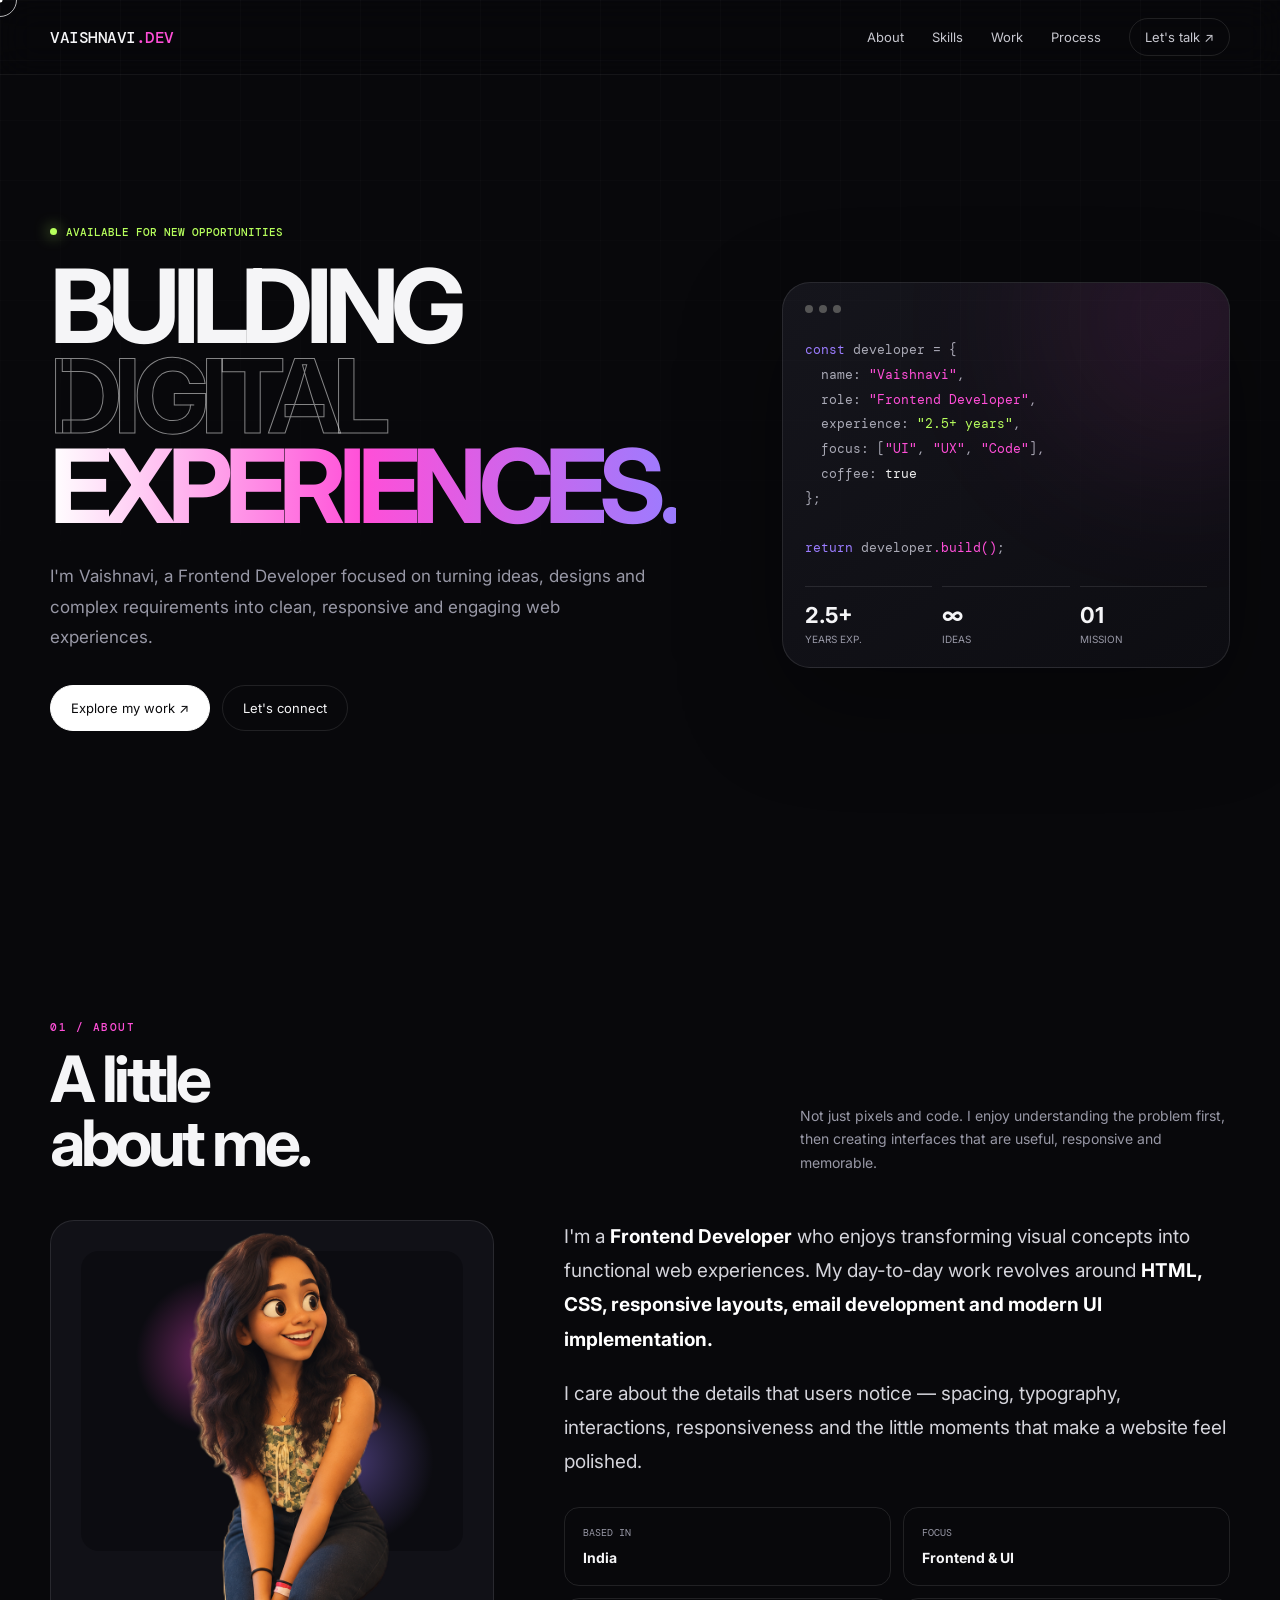
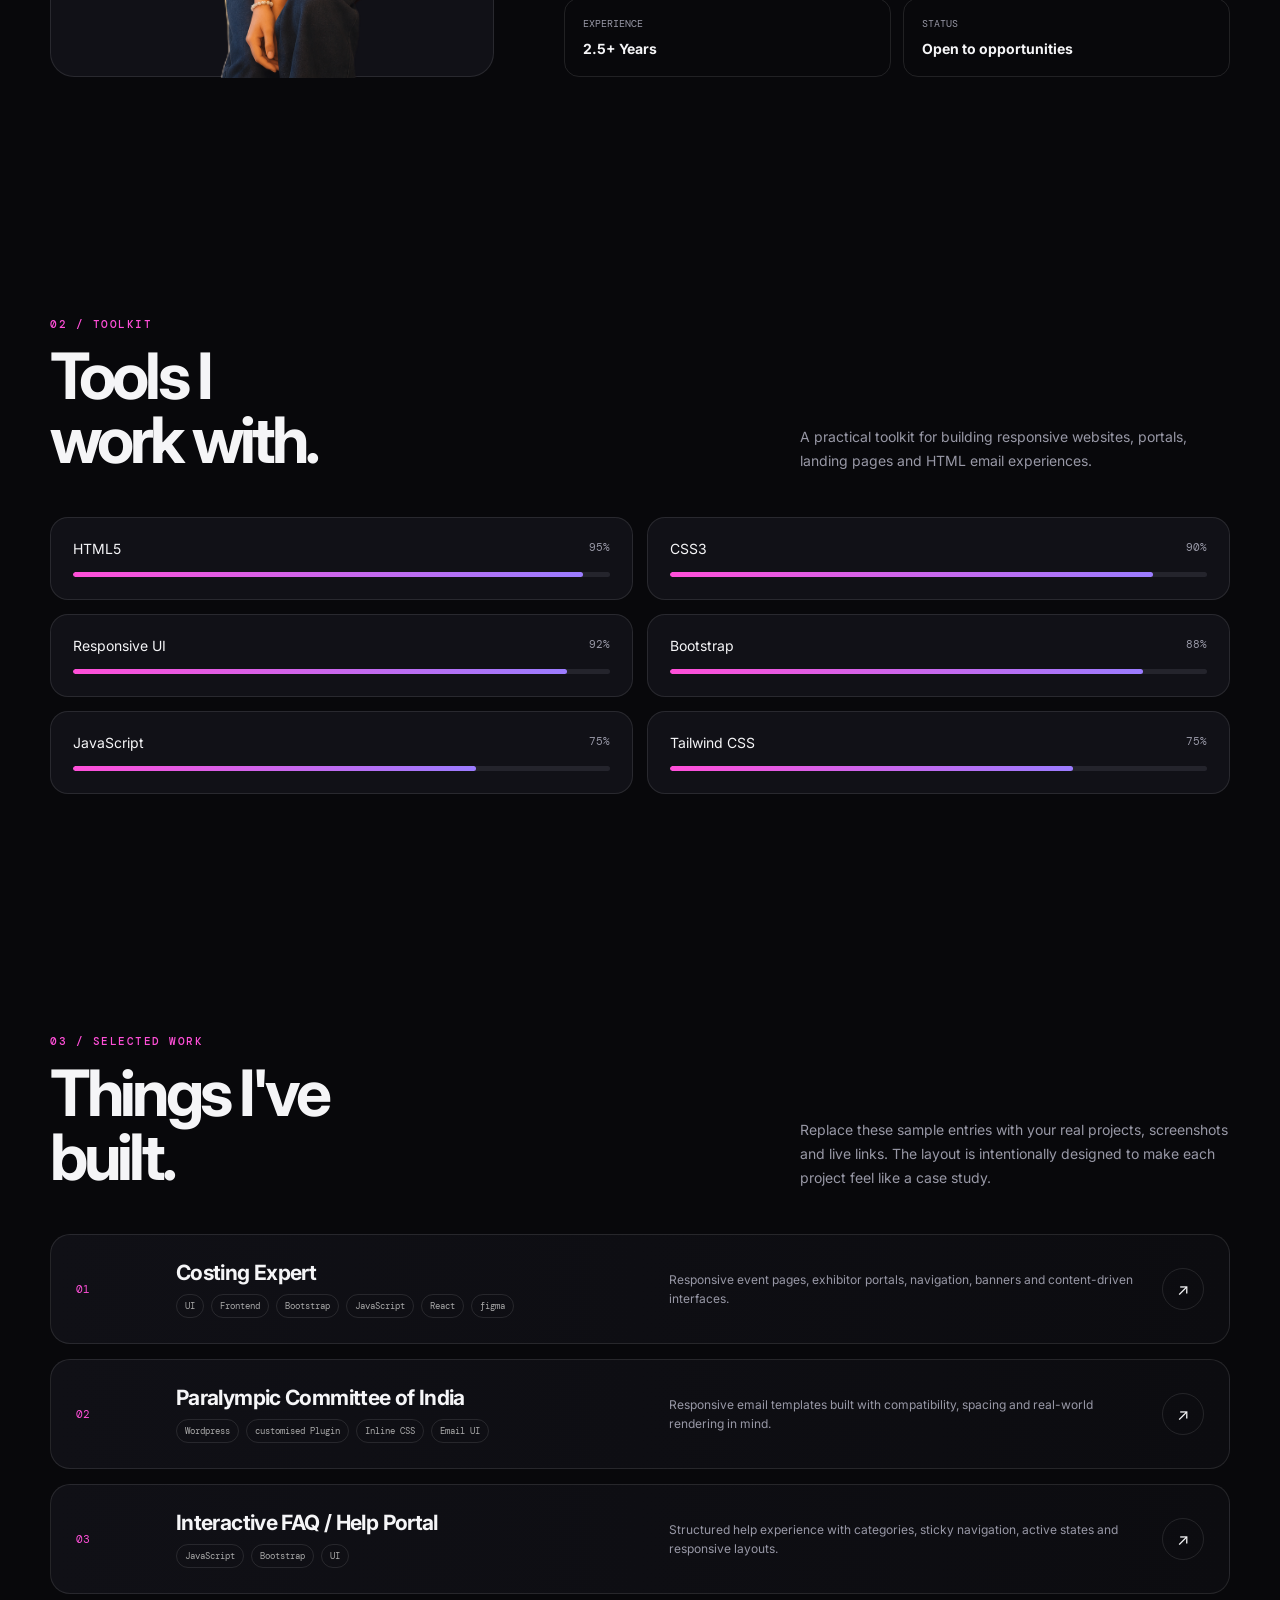
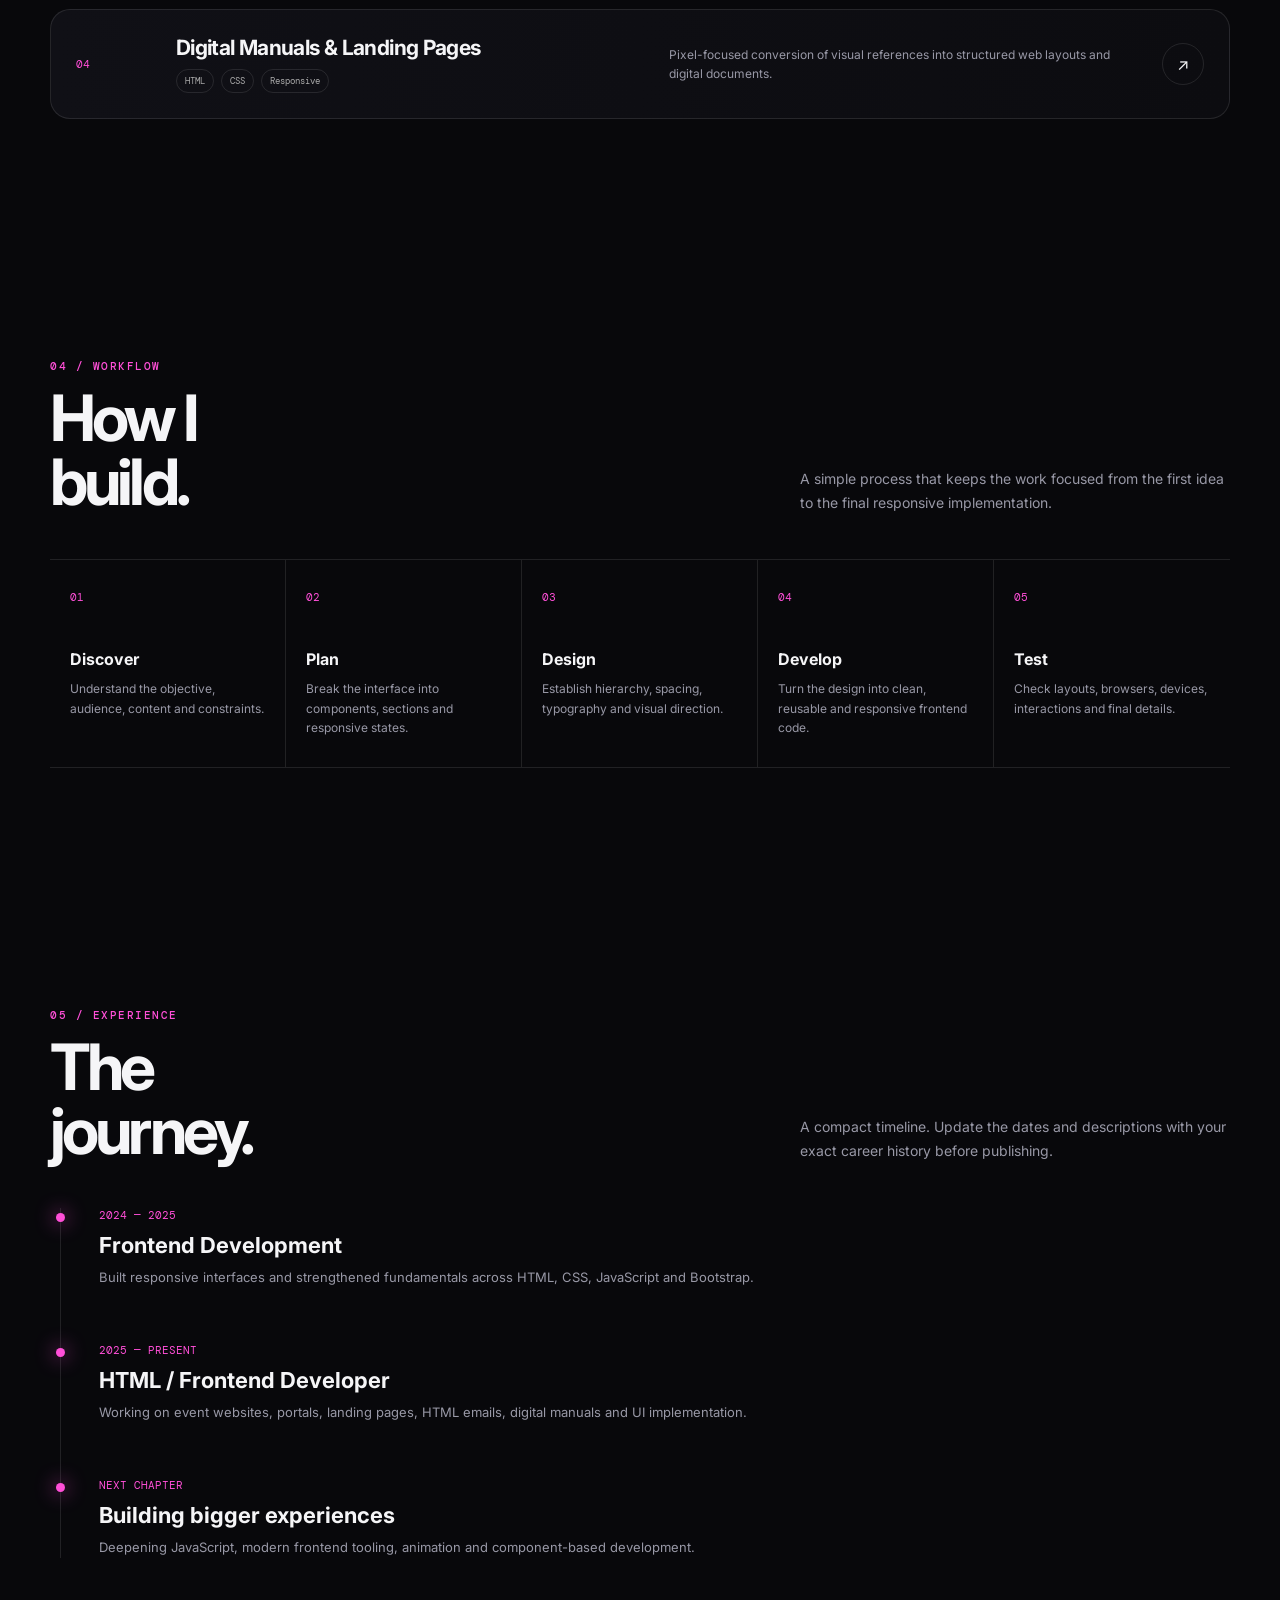
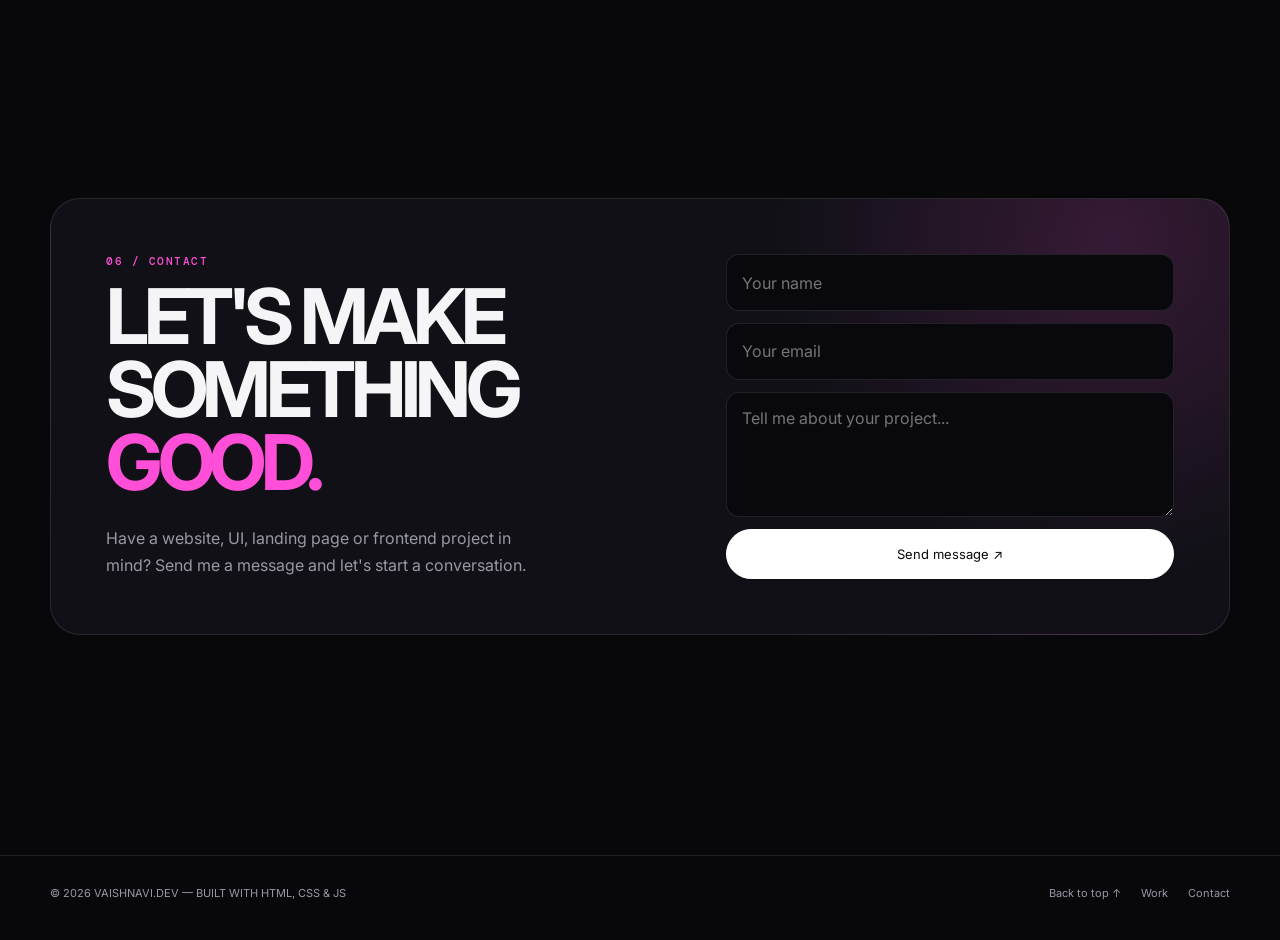
==== commit f52de57e: "Fix image source path in index.html" ====
--- a/index.html
+++ b/index.html
@@ -72,7 +72,7 @@
     </div>
     <div class="about-grid">
       <div class="about-card reveal">
-        <div class="profile-mark"><img src="C:\profile\imgs\my_profile.png" style="width: 162%; padding-top: 89px;"></div>
+        <div class="profile-mark"><img src="imgs\my_profile.png" style="width: 162%; padding-top: 89px;"></div>
       </div>
       <div class="reveal">
         <p class="about-text">I'm a <b>Frontend Developer</b> who enjoys transforming visual concepts into functional web experiences. My day-to-day work revolves around <b>HTML, CSS, responsive layouts, email development and modern UI implementation.</b></p>
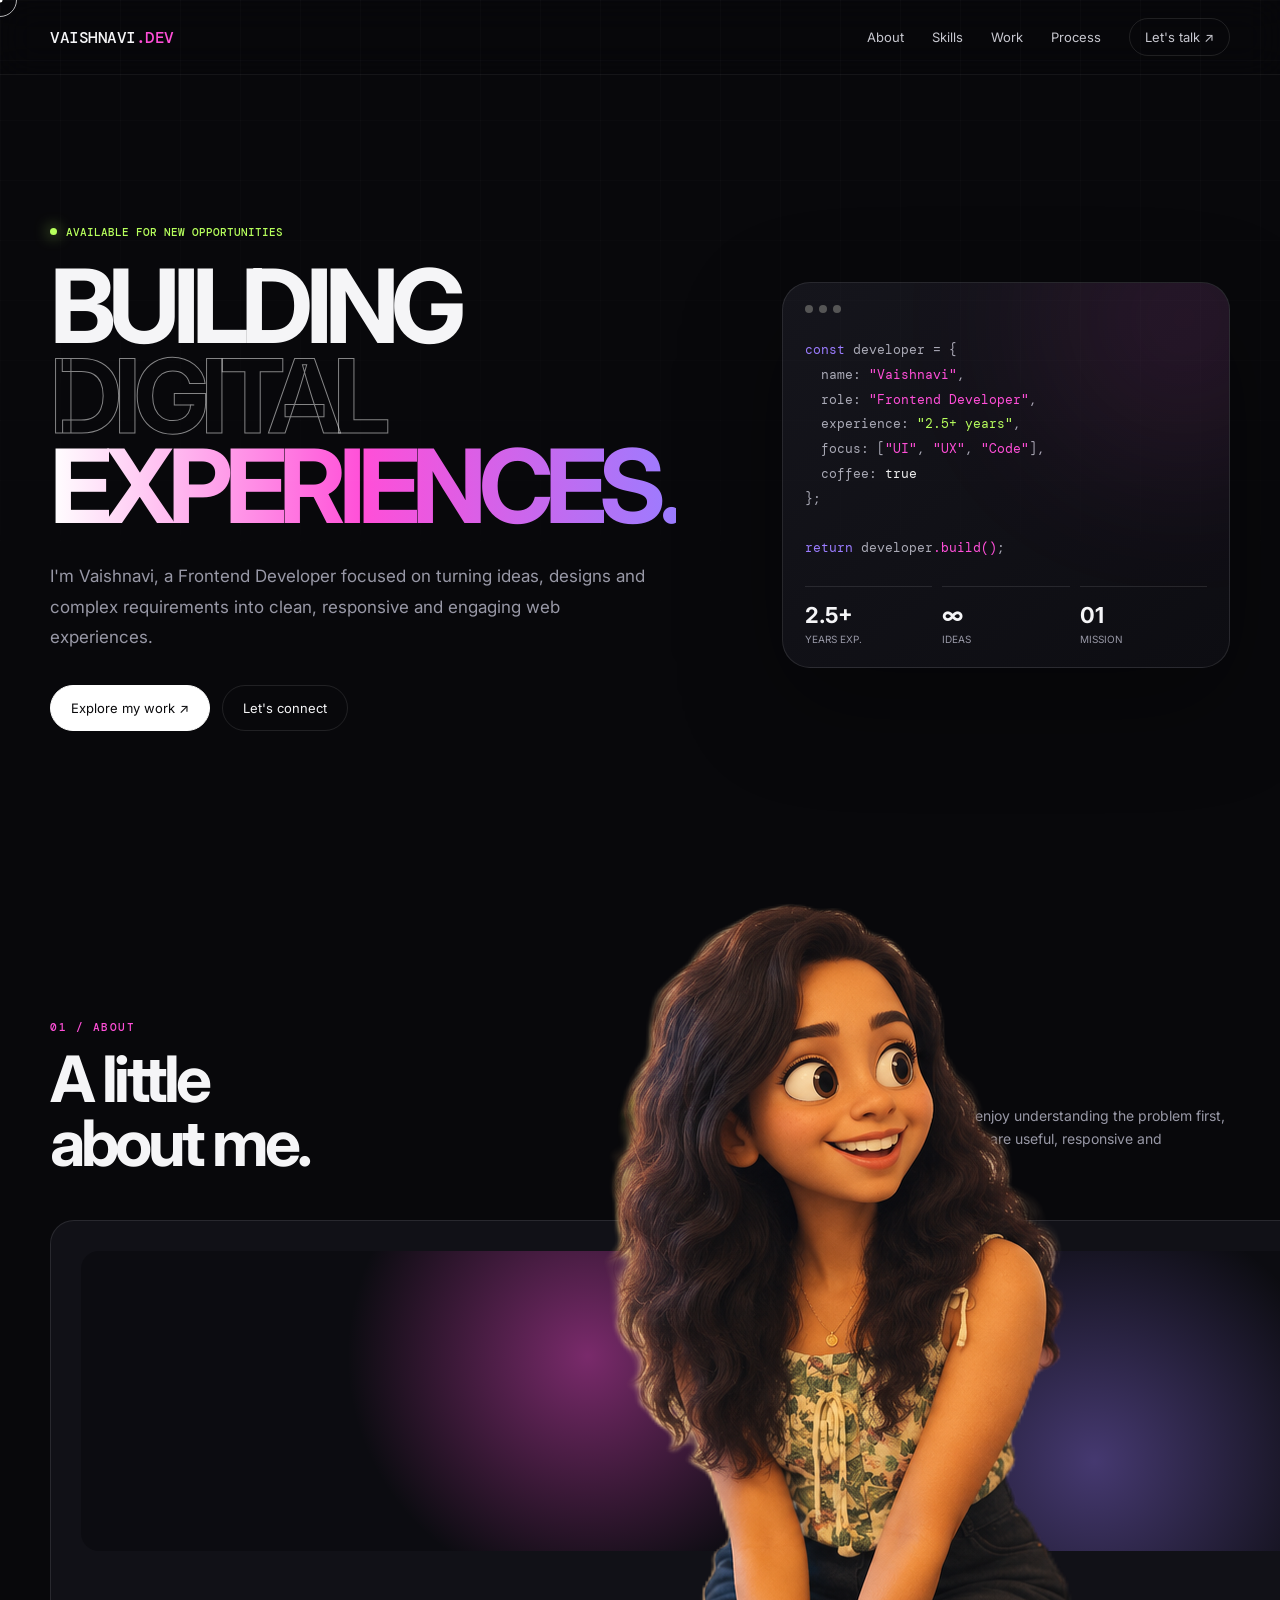
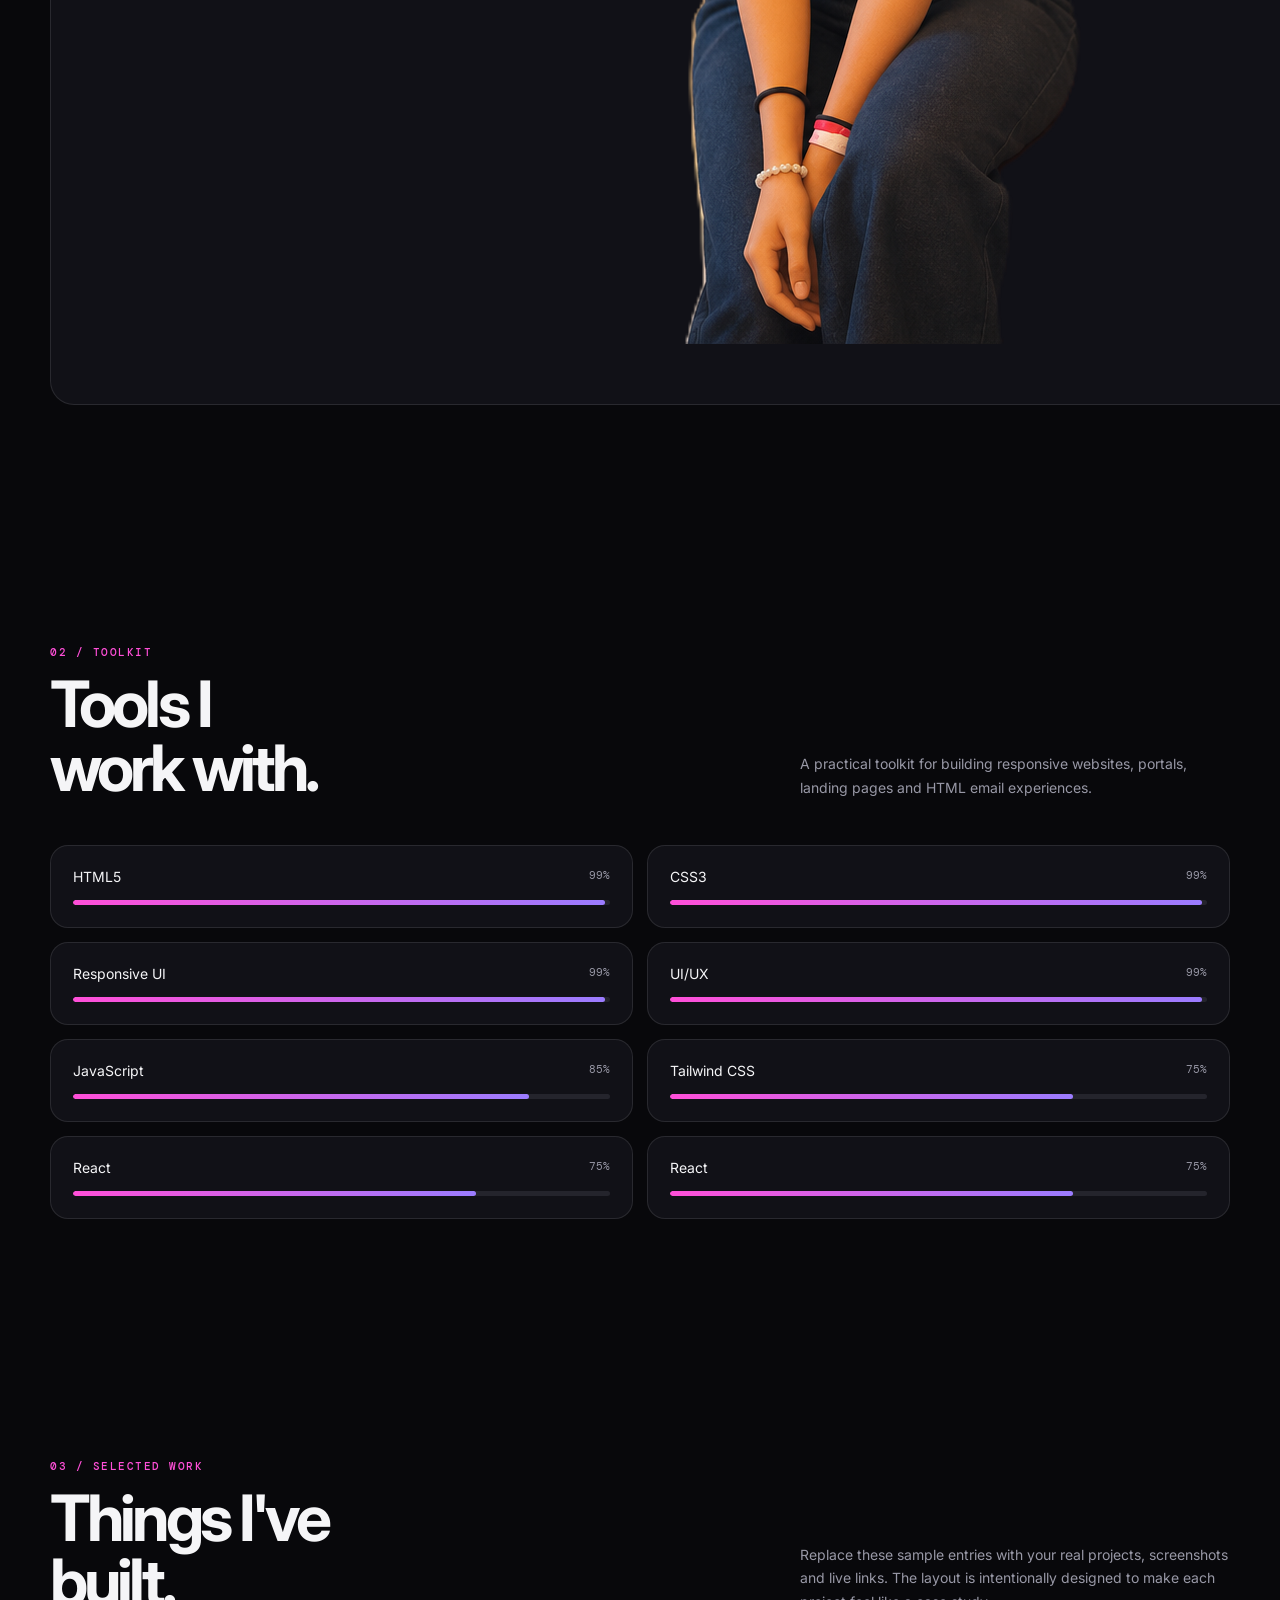
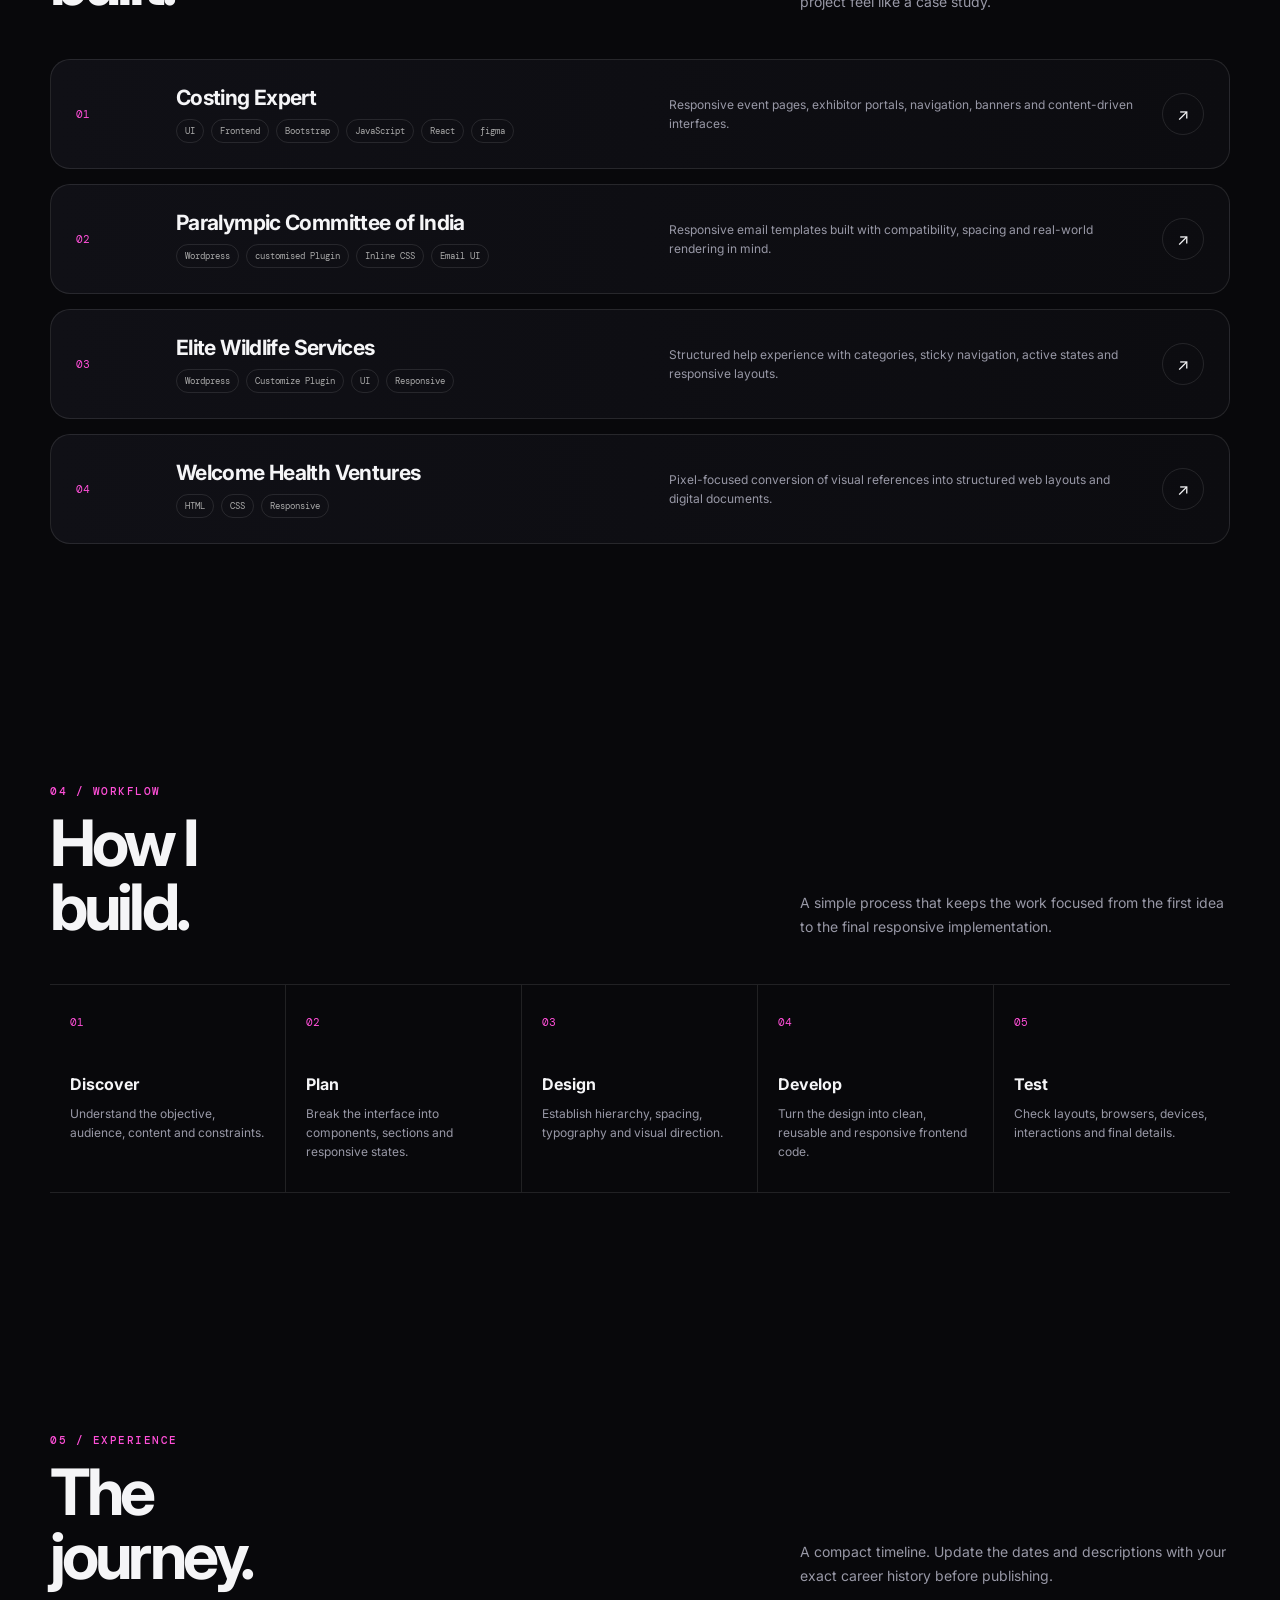
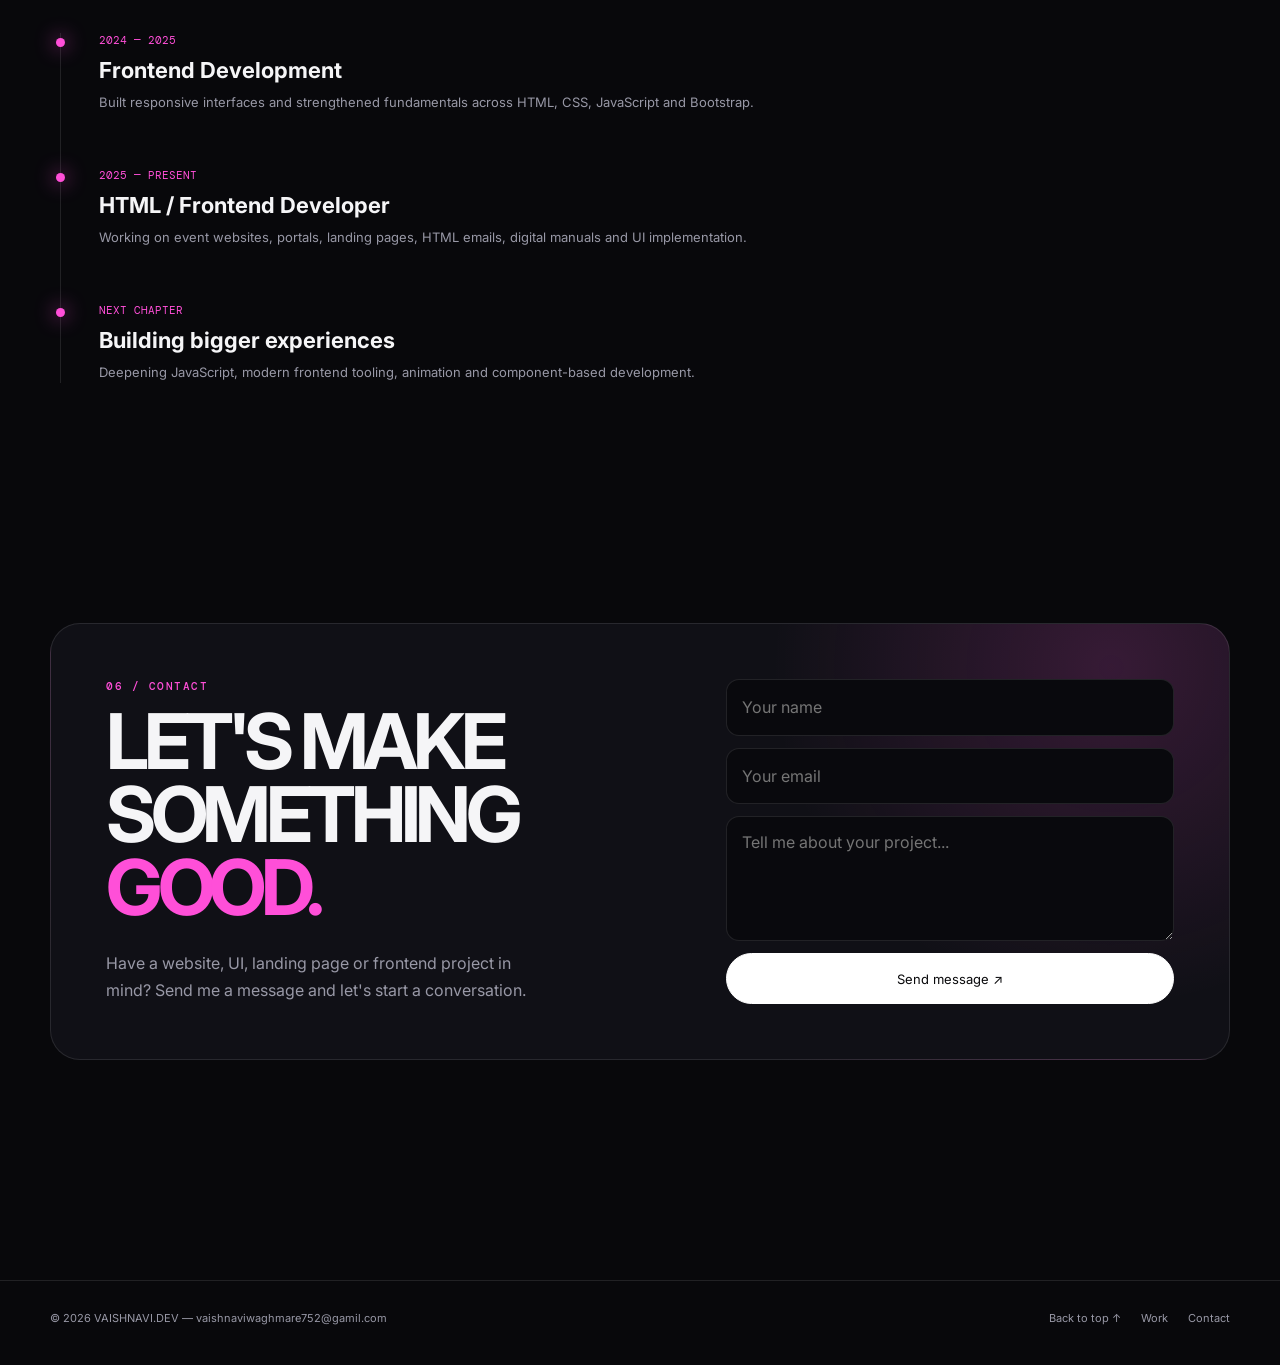
==== commit eb4fd2ca: "Update profile image, skills, and project links Updated profile image and skills section with new va" ====
--- a/index.html
+++ b/index.html
@@ -72,7 +72,13 @@
     </div>
     <div class="about-grid">
       <div class="about-card reveal">
-        <div class="profile-mark"><img src="imgs\my_profile.png" style="width: 162%; padding-top: 89px;"></div>
+        <div class="profile-mark">
+    <img
+        src="imgs/my_profile.png"
+        alt="Vaishnavi Waghmare - Frontend Developer"
+        class="profile-image"
+    >
+</div>
       </div>
       <div class="reveal">
         <p class="about-text">I'm a <b>Frontend Developer</b> who enjoys transforming visual concepts into functional web experiences. My day-to-day work revolves around <b>HTML, CSS, responsive layouts, email development and modern UI implementation.</b></p>
@@ -95,12 +101,14 @@
       <p class="section-intro">A practical toolkit for building responsive websites, portals, landing pages and HTML email experiences.</p>
     </div>
     <div class="skills">
-      <div class="skill reveal"><div class="skill-top"><span>HTML5</span><small>95%</small></div><div class="bar"><i data-width="95%"></i></div></div>
-      <div class="skill reveal"><div class="skill-top"><span>CSS3</span><small>90%</small></div><div class="bar"><i data-width="90%"></i></div></div>
-      <div class="skill reveal"><div class="skill-top"><span>Responsive UI</span><small>92%</small></div><div class="bar"><i data-width="92%"></i></div></div>
-      <div class="skill reveal"><div class="skill-top"><span>Bootstrap</span><small>88%</small></div><div class="bar"><i data-width="88%"></i></div></div>
-      <div class="skill reveal"><div class="skill-top"><span>JavaScript</span><small>75%</small></div><div class="bar"><i data-width="75%"></i></div></div>
+      <div class="skill reveal"><div class="skill-top"><span>HTML5</span><small>99%</small></div><div class="bar"><i data-width="99%"></i></div></div>
+      <div class="skill reveal"><div class="skill-top"><span>CSS3</span><small>99%</small></div><div class="bar"><i data-width="99%"></i></div></div>
+      <div class="skill reveal"><div class="skill-top"><span>Responsive UI</span><small>99%</small></div><div class="bar"><i data-width="99%"></i></div></div>
+      <div class="skill reveal"><div class="skill-top"><span>UI/UX</span><small>99%</small></div><div class="bar"><i data-width="99%"></i></div></div>
+      <div class="skill reveal"><div class="skill-top"><span>JavaScript</span><small>85%</small></div><div class="bar"><i data-width="85%"></i></div></div>
       <div class="skill reveal"><div class="skill-top"><span>Tailwind CSS</span><small>75%</small></div><div class="bar"><i data-width="75%"></i></div></div>
+      <div class="skill reveal"><div class="skill-top"><span>React</span><small>75%</small></div><div class="bar"><i data-width="75%"></i></div></div>
+      <div class="skill reveal"><div class="skill-top"><span>React</span><small>75%</small></div><div class="bar"><i data-width="75%"></i></div></div>
     </div>
   </div>
 </section>
@@ -121,12 +129,12 @@
 </h3><div class="project-tags"><span class="tag">Wordpress</span><span class="tag">customised Plugin</span><span class="tag">Inline CSS</span><span class="tag">Email UI</span></div></div>
         <p>Responsive email templates built with compatibility, spacing and real-world rendering in mind.</p><span class="project-arrow">↗</span>
       </a>
-      <a href="#" class="project reveal project-link">
-        <span class="project-num">03</span><div><h3>Interactive FAQ / Help Portal</h3><div class="project-tags"><span class="tag">JavaScript</span><span class="tag">Bootstrap</span><span class="tag">UI</span></div></div>
+      <a href="https://elitewildlifeservices.com/" target="_blank" class="project reveal project-link">
+        <span class="project-num">03</span><div><h3>Elite Wildlife Services</h3><div class="project-tags"><span class="tag">Wordpress</span><span class="tag">Customize Plugin</span><span class="tag">UI</span><span class="tag">Responsive</span></div></div>
         <p>Structured help experience with categories, sticky navigation, active states and responsive layouts.</p><span class="project-arrow">↗</span>
       </a>
-      <a href="#" class="project reveal project-link">
-        <span class="project-num">04</span><div><h3>Digital Manuals & Landing Pages</h3><div class="project-tags"><span class="tag">HTML</span><span class="tag">CSS</span><span class="tag">Responsive</span></div></div>
+      <a href="https://welcomehealth.ventures/" target="_blank" class="project reveal project-link">
+        <span class="project-num">04</span><div><h3>Welcome Health Ventures</h3><div class="project-tags"><span class="tag">HTML</span><span class="tag">CSS</span><span class="tag">Responsive</span></div></div>
         <p>Pixel-focused conversion of visual references into structured web layouts and digital documents.</p><span class="project-arrow">↗</span>
       </a>
     </div>
@@ -230,7 +238,7 @@
 
 <footer>
   <div class="container footer-inner">
-    <div>© <span id="year"></span> VAISHNAVI.DEV — BUILT WITH HTML, CSS & JS</div>
+    <div>© <span id="year"></span> VAISHNAVI.DEV — <a href="mailto:vaishnaviwaghmare752@gamil.com">vaishnaviwaghmare752@gamil.com</a> </div>
     <div class="footer-links"><a href="#home">Back to top ↑</a><a href="#work">Work</a><a href="#contact">Contact</a></div>
   </div>
 </footer>
